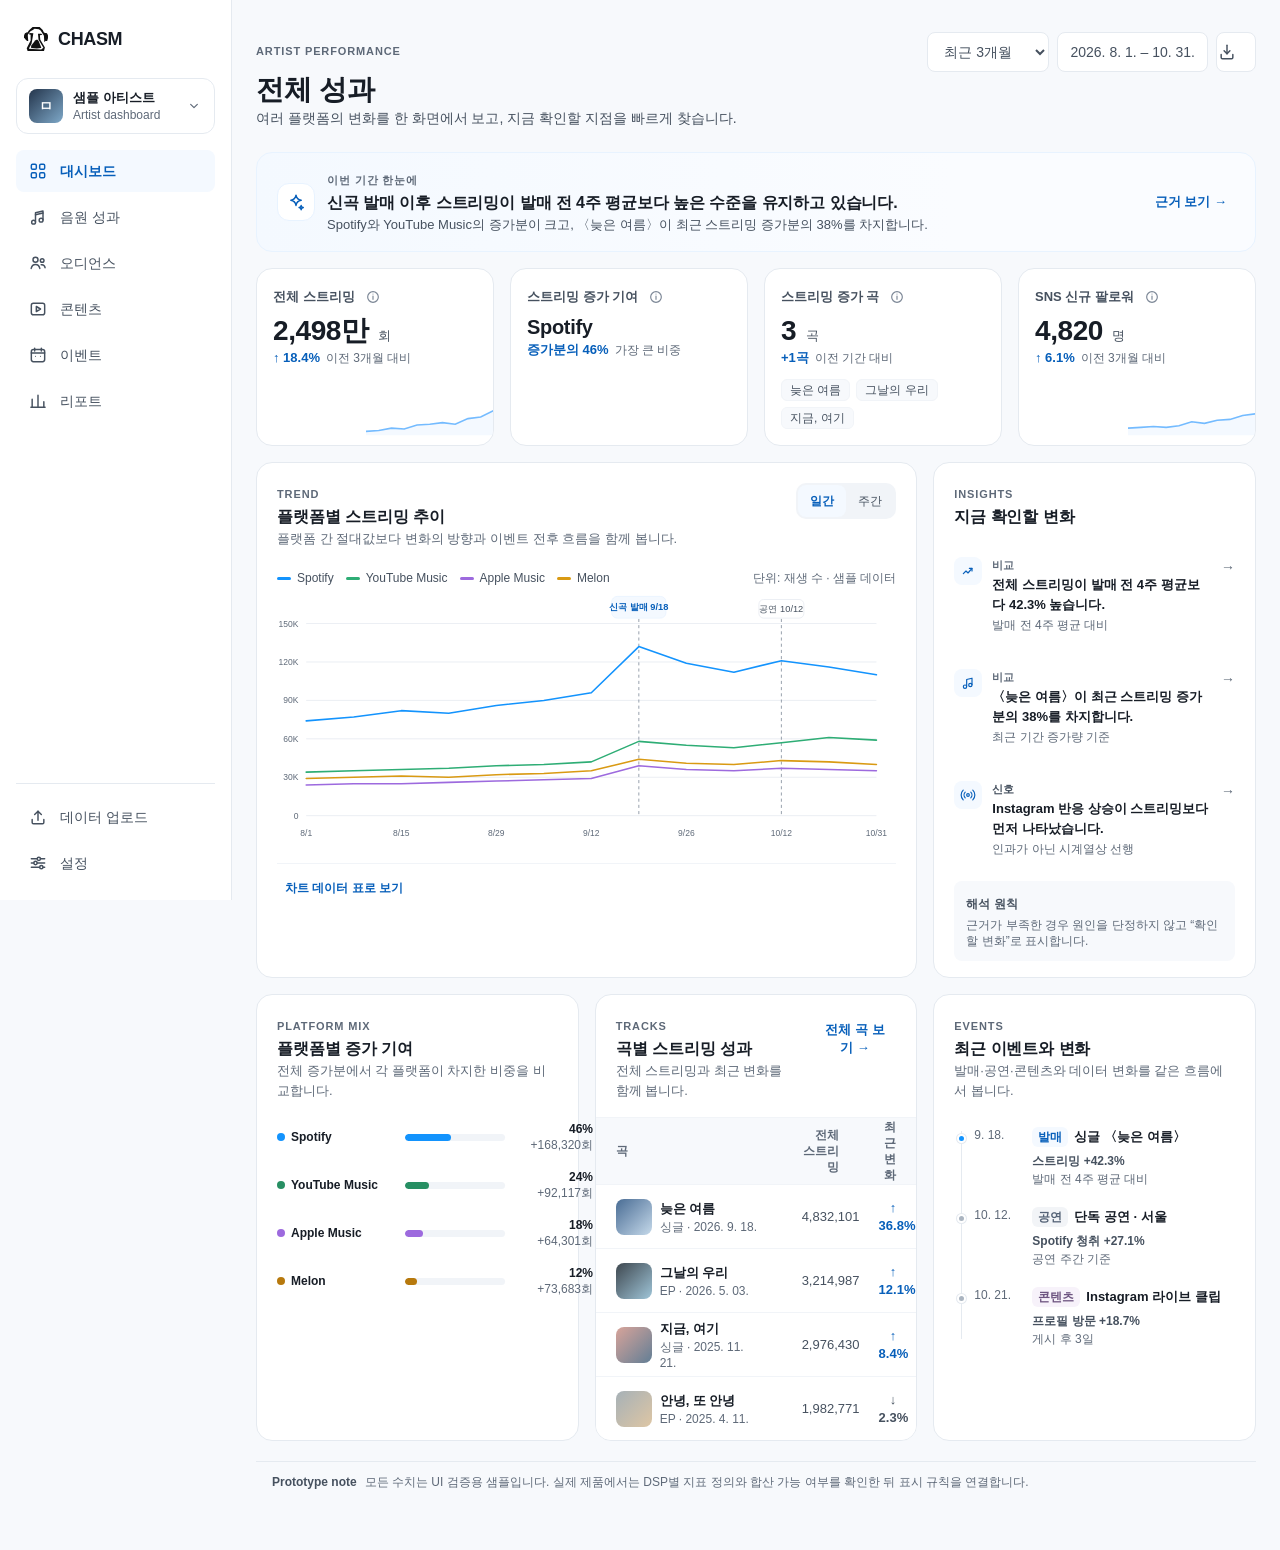
==== prototype/dashboard-sample/index.html @ 08786c4a "a11y: mark unimplemented navigation as disabled" ====
<!doctype html>
<html lang="ko">
<head>
  <meta charset="utf-8" />
  <meta name="viewport" content="width=device-width, initial-scale=1" />
  <title>CHASM Dashboard UI Sample</title>
  <link rel="stylesheet" href="./styles.css" />
</head>
<body>
  <a class="skip-link" href="#mainContent">본문으로 건너뛰기</a>
  <div class="app-shell">
    <aside class="sidebar">
      <div class="brand">
        <img class="brand-logo" src="../../assets/brand/chasm-logo.svg" alt="" aria-hidden="true" />
        <span>CHASM</span>
      </div>

      <button class="artist-switcher" type="button" aria-label="아티스트 선택: 샘플 아티스트">
        <span class="artist-avatar">ㅁ</span>
        <span class="artist-switcher__copy">
          <strong>샘플 아티스트</strong>
          <small>Artist dashboard</small>
        </span>
        <span class="chevron"><svg class="ui-icon ui-icon--sm" viewBox="0 0 24 24" aria-hidden="true"><path d="m7 9.5 5 5 5-5"/></svg></span>
      </button>

      <nav class="nav" aria-label="주요 메뉴">
        <a class="nav-item is-active" href="#overview" aria-label="대시보드" aria-current="page">
          <span class="nav-icon"><svg class="ui-icon" viewBox="0 0 24 24" aria-hidden="true"><rect x="4" y="4" width="6" height="6" rx="1.5"/><rect x="14" y="4" width="6" height="6" rx="1.5"/><rect x="4" y="14" width="6" height="6" rx="1.5"/><rect x="14" y="14" width="6" height="6" rx="1.5"/></svg></span><span>대시보드</span>
        </a>
        <a class="nav-item" href="#music" aria-label="음원 성과">
          <span class="nav-icon"><svg class="ui-icon" viewBox="0 0 24 24" aria-hidden="true"><path d="M9 18V6.8l9-2.1v10.9"/><path d="M9 9.4l9-2.1"/><circle cx="6.7" cy="18.2" r="2.3"/><circle cx="15.7" cy="15.8" r="2.3"/></svg></span><span>음원 성과</span>
        </a>
        <a class="nav-item" href="#audience" aria-label="오디언스">
          <span class="nav-icon"><svg class="ui-icon" viewBox="0 0 24 24" aria-hidden="true"><circle cx="9" cy="8" r="3"/><path d="M3.8 18.5c.7-3 2.5-4.7 5.2-4.7s4.5 1.7 5.2 4.7"/><circle cx="17" cy="9" r="2.2"/><path d="M15.8 14.1c2.6-.4 4.2 1 4.7 3.5"/></svg></span><span>오디언스</span>
        </a>
        <a class="nav-item" href="#content" aria-label="콘텐츠">
          <span class="nav-icon"><svg class="ui-icon" viewBox="0 0 24 24" aria-hidden="true"><rect x="4" y="5" width="16" height="14" rx="2.5"/><path d="m10 9 5 3-5 3Z"/></svg></span><span>콘텐츠</span>
        </a>
        <a class="nav-item" href="#events" aria-label="이벤트">
          <span class="nav-icon"><svg class="ui-icon" viewBox="0 0 24 24" aria-hidden="true"><rect x="4" y="5.5" width="16" height="14.5" rx="2.5"/><path d="M8 3.8v3.4M16 3.8v3.4M4 9.5h16"/><circle cx="9" cy="13.5" r=".7" fill="currentColor" stroke="none"/><circle cx="15" cy="13.5" r=".7" fill="currentColor" stroke="none"/></svg></span><span>이벤트</span>
        </a>
        <span class="nav-item is-disabled" role="link" aria-disabled="true" aria-label="리포트, 프로토타입에서 미구현">
          <span class="nav-icon"><svg class="ui-icon" viewBox="0 0 24 24" aria-hidden="true"><path d="M5 19V10M12 19V5M19 19v-6"/><path d="M3.5 19.5h17"/></svg></span><span>리포트</span>
        </span>
      </nav>

      <div class="sidebar-bottom">
        <span class="nav-item is-disabled" role="link" aria-disabled="true" aria-label="데이터 업로드, 프로토타입에서 미구현"><span class="nav-icon"><svg class="ui-icon" viewBox="0 0 24 24" aria-hidden="true"><path d="M12 16V5"/><path d="m8 9 4-4 4 4"/><path d="M5 15v3.5A1.5 1.5 0 0 0 6.5 20h11a1.5 1.5 0 0 0 1.5-1.5V15"/></svg></span><span>데이터 업로드</span></span>
        <span class="nav-item is-disabled" role="link" aria-disabled="true" aria-label="설정, 프로토타입에서 미구현"><span class="nav-icon"><svg class="ui-icon" viewBox="0 0 24 24" aria-hidden="true"><path d="M4 7h7M15 7h5M4 12h3M11 12h9M4 17h10M18 17h2"/><circle cx="13" cy="7" r="2"/><circle cx="9" cy="12" r="2"/><circle cx="16" cy="17" r="2"/></svg></span><span>설정</span></a>
      </div>
    </aside>

    <main class="main" id="mainContent" tabindex="-1">
      <header class="page-header" id="overview">
        <div>
          <p class="eyebrow">ARTIST PERFORMANCE</p>
          <h1>전체 성과</h1>
          <p class="page-description">여러 플랫폼의 변화를 한 화면에서 보고, 지금 확인할 지점을 빠르게 찾습니다.</p>
        </div>
        <div class="header-actions">
          <label class="select-control">
            <span class="sr-only">조회 기간</span>
            <select id="periodSelect">
              <option value="90">최근 3개월</option>
              <option value="30">최근 30일</option>
            </select>
          </label>
          <button class="date-control" type="button">2026. 8. 1. – 10. 31.</button>
          <button class="icon-button" type="button" aria-label="내보내기"><svg class="ui-icon" viewBox="0 0 24 24" aria-hidden="true"><path d="M12 4v10"/><path d="m8.5 10.5 3.5 3.5 3.5-3.5"/><path d="M5 15v3.5A1.5 1.5 0 0 0 6.5 20h11a1.5 1.5 0 0 0 1.5-1.5V15"/></svg></button>
        </div>
      </header>

      <section class="summary-banner" aria-labelledby="summaryTitle">
        <div class="summary-banner__icon" aria-hidden="true"><svg class="ui-icon" viewBox="0 0 24 24" aria-hidden="true"><path d="M12 3.8c.6 3.8 2.4 5.6 6.2 6.2-3.8.6-5.6 2.4-6.2 6.2-.6-3.8-2.4-5.6-6.2-6.2 3.8-.6 5.6-2.4 6.2-6.2Z"/><path d="M18.2 16.2c.2 1.5 1 2.3 2.5 2.5-1.5.2-2.3 1-2.5 2.5-.2-1.5-1-2.3-2.5-2.5 1.5-.2 2.3-1 2.5-2.5Z"/></svg></div>
        <div class="summary-banner__copy">
          <span class="section-kicker">이번 기간 한눈에</span>
          <h2 id="summaryTitle">신곡 발매 이후 스트리밍이 발매 전 4주 평균보다 높은 수준을 유지하고 있습니다.</h2>
          <p>Spotify와 YouTube Music의 증가분이 크고, 〈늦은 여름〉이 최근 스트리밍 증가분의 38%를 차지합니다.</p>
        </div>
        <button class="text-action" id="summaryEvidenceButton" type="button">근거 보기 <span aria-hidden="true">→</span></button>
      </section>

      <section class="kpi-grid" aria-label="핵심 성과">
        <article class="kpi-card">
          <div class="kpi-card__head">
            <span>전체 스트리밍</span>
            <button class="info" type="button" aria-label="전체 스트리밍 지표 설명" aria-describedby="help-total-streams" data-tip="합산 가능한 DSP의 재생 수만 포함한 샘플 지표입니다."><svg class="ui-icon" viewBox="0 0 24 24" aria-hidden="true"><circle cx="12" cy="12" r="8"/><path d="M12 10.5v5"/><circle cx="12" cy="7.5" r=".8" fill="currentColor" stroke="none"/></svg></button>
          </div>
          <div class="kpi-card__value">2,498만 <small>회</small></div>
          <div class="metric-context"><span class="delta neutral-up">↑ 18.4%</span><span>이전 3개월 대비</span></div>
          <svg class="sparkline" viewBox="0 0 160 36" role="img" aria-label="전체 스트리밍 상승 추이">
            <path class="spark-area" d="M0 31 L16 30 L32 27 L48 28 L64 23 L80 22 L96 20 L112 22 L128 15 L144 13 L160 5 L160 36 L0 36 Z"></path>
            <path class="spark-line" d="M0 31 L16 30 L32 27 L48 28 L64 23 L80 22 L96 20 L112 22 L128 15 L144 13 L160 5"></path>
          </svg>
        <span class="sr-only" id="help-total-streams">합산 가능한 DSP의 재생 수만 포함한 샘플 지표입니다.</span>
        </article>

        <article class="kpi-card">
          <div class="kpi-card__head"><span>스트리밍 증가 기여</span><button class="info" type="button" aria-label="스트리밍 증가 기여 지표 설명" aria-describedby="help-platform-contribution" data-tip="전체 증가량에서 각 플랫폼이 차지한 비중을 비교합니다."><svg class="ui-icon" viewBox="0 0 24 24" aria-hidden="true"><circle cx="12" cy="12" r="8"/><path d="M12 10.5v5"/><circle cx="12" cy="7.5" r=".8" fill="currentColor" stroke="none"/></svg></button></div>
          <div class="kpi-card__value text-value">Spotify</div>
          <div class="metric-context"><span class="delta neutral-up">증가분의 46%</span><span>가장 큰 비중</span></div>
          <div class="platform-mini">
            <span style="--w:46%"></span><span style="--w:24%"></span><span style="--w:18%"></span><span style="--w:12%"></span>
          </div>
        <span class="sr-only" id="help-platform-contribution">전체 증가량에서 각 플랫폼이 차지한 비중을 비교합니다.</span>
        </article>

        <article class="kpi-card">
          <div class="kpi-card__head"><span>스트리밍 증가 곡</span><button class="info" type="button" aria-label="스트리밍 증가 곡 지표 설명" aria-describedby="help-increasing-tracks" data-tip="최근 기간 스트리밍이 이전 기간보다 증가한 곡입니다."><svg class="ui-icon" viewBox="0 0 24 24" aria-hidden="true"><circle cx="12" cy="12" r="8"/><path d="M12 10.5v5"/><circle cx="12" cy="7.5" r=".8" fill="currentColor" stroke="none"/></svg></button></div>
          <div class="kpi-card__value">3 <small>곡</small></div>
          <div class="metric-context"><span class="delta neutral-up">+1곡</span><span>이전 기간 대비</span></div>
          <div class="mini-track-list"><span>늦은 여름</span><span>그날의 우리</span><span>지금, 여기</span></div>
        <span class="sr-only" id="help-increasing-tracks">최근 기간 스트리밍이 이전 기간보다 증가한 곡입니다.</span>
        </article>

        <article class="kpi-card">
          <div class="kpi-card__head"><span>SNS 신규 팔로워</span><button class="info" type="button" aria-label="SNS 신규 팔로워 지표 설명" aria-describedby="help-social-followers" data-tip="YouTube와 Instagram 신규 팔로워의 샘플 합산입니다."><svg class="ui-icon" viewBox="0 0 24 24" aria-hidden="true"><circle cx="12" cy="12" r="8"/><path d="M12 10.5v5"/><circle cx="12" cy="7.5" r=".8" fill="currentColor" stroke="none"/></svg></button></div>
          <div class="kpi-card__value">4,820 <small>명</small></div>
          <div class="metric-context"><span class="delta neutral-up">↑ 6.1%</span><span>이전 3개월 대비</span></div>
          <svg class="sparkline" viewBox="0 0 160 36" role="img" aria-label="SNS 신규 팔로워 추이">
            <path class="spark-area" d="M0 27 L16 26 L32 25 L48 26 L64 24 L80 19 L96 21 L112 17 L128 16 L144 11 L160 9 L160 36 L0 36 Z"></path>
            <path class="spark-line" d="M0 27 L16 26 L32 25 L48 26 L64 24 L80 19 L96 21 L112 17 L128 16 L144 11 L160 9"></path>
          </svg>
          <span class="sr-only" id="help-social-followers">YouTube와 Instagram 신규 팔로워의 샘플 합산입니다.</span>
        </article>
      </section>

      <section class="primary-grid">
        <article class="card chart-card" id="music">
          <div class="card-header">
            <div>
              <span class="section-kicker">TREND</span>
              <h2 id="musicTitle" class="focus-target" tabindex="-1">플랫폼별 스트리밍 추이</h2>
              <p>플랫폼 간 절대값보다 변화의 방향과 이벤트 전후 흐름을 함께 봅니다.</p>
            </div>
            <div class="segmented" role="group" aria-label="집계 단위">
              <button class="is-selected" type="button" data-granularity="day" aria-pressed="true">일간</button>
              <button type="button" data-granularity="week" aria-pressed="false">주간</button>
            </div>
          </div>

          <div class="chart-meta-row">
            <div class="legend" id="legend"></div>
            <div class="chart-note">단위: 재생 수 · 샘플 데이터</div>
          </div>

          <div class="chart-wrap">
            <p class="sr-only" id="trendChartSummary">9월 18일 신곡 발매 직후 모든 플랫폼의 스트리밍이 증가했고, Spotify의 증가폭이 가장 큽니다.</p>
            <svg id="trendChart" class="trend-chart" viewBox="0 0 820 330" role="img" aria-label="플랫폼별 스트리밍 추이 차트" aria-describedby="trendChartSummary"></svg>
          </div>

          <details class="chart-data-details">
            <summary>차트 데이터 표로 보기</summary>
            <div class="table-shell">
              <table class="data-table compact-table chart-data-table">
                <caption class="sr-only">플랫폼별 스트리밍 추이 차트 데이터</caption>
                <thead>
                  <tr>
                    <th scope="col">기간</th>
                    <th scope="col" class="cell-number">Spotify</th>
                    <th scope="col" class="cell-number">YouTube Music</th>
                    <th scope="col" class="cell-number">Apple Music</th>
                    <th scope="col" class="cell-number">Melon</th>
                  </tr>
                </thead>
                <tbody id="trendDataBody"></tbody>
              </table>
            </div>
          </details>
        </article>

        <aside class="card insight-panel" aria-labelledby="insightTitle">
          <div class="card-header compact">
            <div>
              <span class="section-kicker">INSIGHTS</span>
              <h2 id="insightTitle">지금 확인할 변화</h2>
            </div>
          </div>

          <button class="insight-item" type="button" data-link-target="release" aria-label="발매 전후 스트리밍 변화 근거 보기">
            <span class="insight-icon" aria-hidden="true"><svg class="ui-icon" viewBox="0 0 24 24" aria-hidden="true"><path d="m5 16 4-4 3 3 6-7"/><path d="M14 8h4v4"/></svg></span>
            <span class="insight-copy">
              <span class="insight-kind">비교</span>
              <strong>전체 스트리밍이 발매 전 4주 평균보다 42.3% 높습니다.</strong>
              <small>발매 전 4주 평균 대비</small>
            </span>
            <span class="arrow">→</span>
          </button>

          <button class="insight-item" type="button" data-link-target="late-summer" aria-label="늦은 여름 스트리밍 증가 기여 근거 보기">
            <span class="insight-icon" aria-hidden="true"><svg class="ui-icon" viewBox="0 0 24 24" aria-hidden="true"><path d="M10 17V6.8l8-2v9.8"/><circle cx="7.5" cy="17.5" r="2.5"/><circle cx="15.5" cy="15" r="2.5"/></svg></span>
            <span class="insight-copy">
              <span class="insight-kind">비교</span>
              <strong>〈늦은 여름〉이 최근 스트리밍 증가분의 38%를 차지합니다.</strong>
              <small>최근 기간 증가량 기준</small>
            </span>
            <span class="arrow">→</span>
          </button>

          <button class="insight-item" type="button" data-link-target="trend" aria-label="Instagram 선행 신호 근거 보기">
            <span class="insight-icon" aria-hidden="true"><svg class="ui-icon" viewBox="0 0 24 24" aria-hidden="true"><circle cx="12" cy="12" r="2"/><path d="M7.8 7.8a6 6 0 0 0 0 8.4M16.2 7.8a6 6 0 0 1 0 8.4"/><path d="M4.8 4.8a10 10 0 0 0 0 14.4M19.2 4.8a10 10 0 0 1 0 14.4"/></svg></span>
            <span class="insight-copy">
              <span class="insight-kind insight-kind--signal">신호</span>
              <strong>Instagram 반응 상승이 스트리밍보다 먼저 나타났습니다.</strong>
              <small>인과가 아닌 시계열상 선행</small>
            </span>
            <span class="arrow">→</span>
          </button>

          <div class="insight-footnote">
            <strong>해석 원칙</strong>
            <p>근거가 부족한 경우 원인을 단정하지 않고 “확인할 변화”로 표시합니다.</p>
          </div>
        </aside>
      </section>

      <section class="secondary-grid">
        <article class="card" id="audience">
          <div class="card-header">
            <div>
              <span class="section-kicker">PLATFORM MIX</span>
              <h2>플랫폼별 증가 기여</h2>
              <p>전체 증가분에서 각 플랫폼이 차지한 비중을 비교합니다.</p>
            </div>
          </div>
          <div class="contribution-list">
            <div class="contribution-row">
              <div class="platform-label"><span class="dot spotify"></span><strong>Spotify</strong></div>
              <div class="bar-track"><span class="bar-fill blue" style="width:46%"></span></div>
              <div class="bar-value"><strong>46%</strong><small>+168,320회</small></div>
            </div>
            <div class="contribution-row">
              <div class="platform-label"><span class="dot youtube"></span><strong>YouTube Music</strong></div>
              <div class="bar-track"><span class="bar-fill teal" style="width:24%"></span></div>
              <div class="bar-value"><strong>24%</strong><small>+92,117회</small></div>
            </div>
            <div class="contribution-row">
              <div class="platform-label"><span class="dot apple"></span><strong>Apple Music</strong></div>
              <div class="bar-track"><span class="bar-fill purple" style="width:18%"></span></div>
              <div class="bar-value"><strong>18%</strong><small>+64,301회</small></div>
            </div>
            <div class="contribution-row">
              <div class="platform-label"><span class="dot melon"></span><strong>Melon</strong></div>
              <div class="bar-track"><span class="bar-fill amber" style="width:12%"></span></div>
              <div class="bar-value"><strong>12%</strong><small>+73,683회</small></div>
            </div>
          </div>
        </article>

        <article class="card track-card" id="content">
          <div class="card-header">
            <div>
              <span class="section-kicker">TRACKS</span>
              <h2>곡별 스트리밍 성과</h2>
              <p>전체 스트리밍과 최근 변화를 함께 봅니다.</p>
            </div>
            <button class="text-action" type="button">전체 곡 보기 →</button>
          </div>

          <div class="table-shell">
            <table class="data-table resource-table">
              <caption class="sr-only">곡별 스트리밍 성과</caption>
              <colgroup>
                <col class="resource-col" />
                <col class="metric-col" />
                <col class="delta-col" />
              </colgroup>
              <thead>
                <tr>
                  <th scope="col">곡</th>
                  <th scope="col" class="cell-number">전체 스트리밍</th>
                  <th scope="col" class="cell-delta" data-priority="2">최근 변화</th>
                </tr>
              </thead>
              <tbody>
                <tr id="track-late-summer" class="focus-target" tabindex="-1">
                  <td>
                    <div class="track-name">
                      <span class="cover c1" aria-hidden="true"></span>
                      <span><strong>늦은 여름</strong><small>싱글 · 2026. 9. 18.</small></span>
                    </div>
                  </td>
                  <td class="numeric cell-number">4,832,101</td>
                  <td class="delta neutral-up cell-delta" data-priority="2">↑ 36.8%</td>
                </tr>
                <tr>
                  <td>
                    <div class="track-name">
                      <span class="cover c2" aria-hidden="true"></span>
                      <span><strong>그날의 우리</strong><small>EP · 2026. 5. 03.</small></span>
                    </div>
                  </td>
                  <td class="numeric cell-number">3,214,987</td>
                  <td class="delta neutral-up cell-delta" data-priority="2">↑ 12.1%</td>
                </tr>
                <tr>
                  <td>
                    <div class="track-name">
                      <span class="cover c3" aria-hidden="true"></span>
                      <span><strong>지금, 여기</strong><small>싱글 · 2025. 11. 21.</small></span>
                    </div>
                  </td>
                  <td class="numeric cell-number">2,976,430</td>
                  <td class="delta neutral-up cell-delta" data-priority="2">↑ 8.4%</td>
                </tr>
                <tr>
                  <td>
                    <div class="track-name">
                      <span class="cover c4" aria-hidden="true"></span>
                      <span><strong>안녕, 또 안녕</strong><small>EP · 2025. 4. 11.</small></span>
                    </div>
                  </td>
                  <td class="numeric cell-number">1,982,771</td>
                  <td class="delta cell-delta" data-priority="2">↓ 2.3%</td>
                </tr>
              </tbody>
            </table>
          </div>
        </article>

        <article class="card event-card" id="events">
          <div class="card-header">
            <div>
              <span class="section-kicker">EVENTS</span>
              <h2>최근 이벤트와 변화</h2>
              <p>발매·공연·콘텐츠와 데이터 변화를 같은 흐름에서 봅니다.</p>
            </div>
          </div>

          <div class="timeline">
            <div class="timeline-item">
              <span class="timeline-dot blue-dot"></span>
              <div class="timeline-date">9. 18.</div>
              <div class="timeline-main"><span class="event-tag release">발매</span><strong>싱글 〈늦은 여름〉</strong></div>
              <div class="timeline-result"><strong>스트리밍 +42.3%</strong><small>발매 전 4주 평균 대비</small></div>
            </div>
            <div class="timeline-item">
              <span class="timeline-dot"></span>
              <div class="timeline-date">10. 12.</div>
              <div class="timeline-main"><span class="event-tag concert">공연</span><strong>단독 공연 · 서울</strong></div>
              <div class="timeline-result"><strong>Spotify 청취 +27.1%</strong><small>공연 주간 기준</small></div>
            </div>
            <div class="timeline-item">
              <span class="timeline-dot"></span>
              <div class="timeline-date">10. 21.</div>
              <div class="timeline-main"><span class="event-tag content">콘텐츠</span><strong>Instagram 라이브 클립</strong></div>
              <div class="timeline-result"><strong>프로필 방문 +18.7%</strong><small>게시 후 3일</small></div>
            </div>
          </div>
        </article>
      </section>

      <footer class="prototype-note">
        <strong>Prototype note</strong>
        <span>모든 수치는 UI 검증용 샘플입니다. 실제 제품에서는 DSP별 지표 정의와 합산 가능 여부를 확인한 뒤 표시 규칙을 연결합니다.</span>
      </footer>
    </main>
  </div>

  <div class="tooltip" id="tooltip" aria-hidden="true"></div>
  <div class="sr-only" id="statusAnnouncer" role="status" aria-live="polite" aria-atomic="true"></div>
  <script src="./app.js"></script>
</body>
</html>
---- prototype/dashboard-sample/styles.css ----
:root {
  --blue-50: #F4F9FF;
  --blue-100: #E8F3FF;
  --blue-200: #CFE7FF;
  --blue-400: #6DB8FF;
  --blue-500: #1393FD;
  --blue-700: #075FBA;
  --blue-800: #0A4D93;

  --neutral-0: #FFFFFF;
  --neutral-25: #FCFDFE;
  --neutral-50: #F7F9FC;
  --neutral-100: #F1F4F8;
  --neutral-200: #E5EAF0;
  --neutral-300: #D5DCE5;
  --neutral-400: #AAB4C0;
  --neutral-500: #7C8796;
  --neutral-600: #5E6978;
  --neutral-700: #46515F;
  --neutral-800: #2E3743;
  --neutral-900: #171D26;
  --neutral-950: #0D1117;

  --viz-blue: #1393FD;
  --viz-teal: #278F63;
  --viz-purple: #9D6ADE;
  --viz-coral: #E5484D;
  --viz-amber: #B7790D;
  --viz-slate: #5C6F8A;

  --surface-canvas: var(--neutral-50);
  --surface-default: var(--neutral-0);
  --surface-subtle: var(--neutral-50);
  --surface-inset: var(--neutral-100);
  --surface-floating: var(--neutral-0);

  --border-subtle: var(--neutral-100);
  --border-default: var(--neutral-200);
  --border-strong: var(--neutral-300);
  --border-focus: var(--blue-700);

  --focus-ring-color: var(--blue-700);
  --focus-ring-width: 2px;
  --focus-ring-offset: 2px;

  --control-bg-default: var(--surface-default);
  --control-bg-hover: var(--surface-subtle);
  --control-bg-pressed: var(--surface-inset);
  --control-bg-disabled: var(--neutral-50);
  --control-fg-default: var(--neutral-700);
  --control-fg-disabled: var(--neutral-400);
  --control-border-default: var(--neutral-200);
  --control-border-hover: var(--neutral-300);
  --control-border-disabled: var(--neutral-100);

  --control-selected-bg: var(--blue-50);
  --control-selected-bg-pressed: var(--blue-100);
  --control-selected-fg: var(--blue-700);
  --control-selected-border: var(--blue-200);

  --bg-canvas: var(--surface-canvas);
  --bg-surface: var(--surface-default);
  --bg-subtle: var(--surface-inset);
  --fg-primary: var(--neutral-900);
  --fg-secondary: var(--neutral-700);
  --fg-tertiary: var(--neutral-600);
  --fg-brand: var(--blue-700);
  --stroke-subtle: var(--border-subtle);
  --stroke-default: var(--border-default);
  --stroke-strong: var(--border-strong);

  --space-0: 0;
  --space-0_5: 2px;
  --space-1: 4px;
  --space-1_5: 6px;
  --space-2: 8px;
  --space-2_5: 10px;
  --space-3: 12px;
  --space-4: 16px;
  --space-5: 20px;
  --space-6: 24px;
  --space-8: 32px;
  --space-10: 40px;
  --space-12: 48px;

  --radius-0: 0;
  --radius-1: 4px;
  --radius-1_5: 6px;
  --radius-2: 8px;
  --radius-2_5: 10px;
  --radius-3: 12px;
  --radius-4: 16px;
  --radius-full: 9999px;

  --radius-card: var(--radius-4);
  --radius-control: var(--radius-2);
  --radius-control-group: var(--radius-2_5);
  --radius-container-sm: var(--radius-3);
  --radius-tag: var(--radius-1_5);

  --card-padding: var(--space-5);
  --card-padding-compact: var(--space-4);

  --layout-gutter: var(--space-4);
  --layout-content-max: 1440px;
  --layout-page-padding: var(--space-8);
  --sidebar-width-full: 232px;
  --sidebar-width-rail: 72px;
  --sidebar-width: var(--sidebar-width-full);
  --card-gap: var(--layout-gutter);

  --font-family-base:
    "Pretendard Variable",
    Pretendard,
    -apple-system,
    BlinkMacSystemFont,
    "Apple SD Gothic Neo",
    "Segoe UI",
    Roboto,
    "Noto Sans KR",
    sans-serif;

  --type-page-title-size: 28px;
  --type-page-title-line: 36px;
  --type-section-title-size: 20px;
  --type-section-title-line: 28px;
  --type-card-title-size: 16px;
  --type-card-title-line: 24px;
  --type-body-size: 14px;
  --type-body-line: 20px;
  --type-supporting-size: 13px;
  --type-supporting-line: 20px;
  --type-label-size: 13px;
  --type-label-line: 18px;
  --type-meta-size: 12px;
  --type-meta-line: 16px;
  --type-kicker-size: 11px;
  --type-kicker-line: 16px;

  --type-data-hero-size: 32px;
  --type-data-hero-line: 40px;
  --type-data-kpi-size: 28px;
  --type-data-kpi-line: 36px;
  --type-data-medium-size: 20px;
  --type-data-medium-line: 28px;
  --type-data-small-size: 14px;
  --type-data-small-line: 20px;
  --type-data-delta-size: 13px;
  --type-data-delta-line: 18px;

  --shadow-none: none;
  --shadow-low: 0 1px 4px rgba(0, 0, 0, .08);
  --shadow-mid: 0 2px 10px rgba(0, 0, 0, .10);
  --shadow-high: 0 4px 16px rgba(0, 0, 0, .12);

  --chart-grid-major: var(--neutral-200);
  --chart-grid-minor: var(--neutral-100);
  --chart-axis-line: var(--neutral-300);
  --chart-axis-text: var(--neutral-600);
  --chart-reference: var(--neutral-500);

  --chart-line-standard: 2px;
  --chart-line-emphasis: 2.75px;
  --chart-line-muted: 1.5px;

  --chart-marker-small: 4px;
  --chart-marker-hit-target: 20px;

  --chart-opacity-muted: .32;
  --chart-opacity-area: .12;

  --table-header-height: 40px;
  --table-row-compact: 40px;
  --table-row-standard: 48px;
  --table-row-rich: 64px;
  --table-cell-padding-x: 16px;
  --table-cell-padding-rich-x: 20px;
  --table-header-bg: var(--surface-subtle);
  --table-row-bg: var(--surface-default);
  --table-row-hover: var(--surface-subtle);
  --table-divider: var(--border-subtle);
  --table-artwork-size: 36px;

  --insight-observation-bg: transparent;
  --insight-signal-bg: var(--surface-subtle);
  --insight-interpretation-bg: #F8F6FA;
  --insight-action-bg: var(--blue-50);
  --insight-evidence-border: var(--border-default);
  --insight-link-color: var(--blue-700);

  --annotation-event-bg: var(--surface-default);
  --annotation-event-border: var(--border-default);
  --annotation-selected-bg: var(--blue-50);
  --annotation-selected-border: var(--blue-200);

  --icon-size-xs: 12px;
  --icon-size-sm: 16px;
  --icon-size-md: 20px;
  --icon-size-lg: 24px;
  --icon-size-xl: 32px;
  --icon-stroke-default: 1.75;
  --icon-fg-default: var(--neutral-600);
  --icon-fg-strong: var(--neutral-700);
  --icon-fg-muted: var(--neutral-500);
  --icon-fg-selected: var(--blue-700);

  --a11y-text-muted: var(--neutral-600);
  --a11y-focus: var(--blue-700);
  --a11y-target-min: 24px;
}

* { box-sizing: border-box; }

html { scroll-behavior: smooth; }

body {
  margin: 0;
  color: var(--fg-primary);
  background: var(--bg-canvas);
  font-family: var(--font-family-base);
  font-size: var(--type-body-size);
  line-height: var(--type-body-line);
  letter-spacing: 0;
}

button, select { font: inherit; }
button { color: inherit; }
button, a { -webkit-tap-highlight-color: transparent; }

:where(
  button,
  select,
  a,
  [tabindex]:not([tabindex="-1"])
):focus-visible {
  outline: var(--focus-ring-width) solid var(--focus-ring-color);
  outline-offset: var(--focus-ring-offset);
}

:where(button, select):disabled {
  cursor: not-allowed;
}

:where(button, select):disabled,
:where(button, select)[aria-disabled="true"] {
  color: var(--control-fg-disabled);
}

.sr-only {
  position: absolute;
  width: 1px; height: 1px;
  padding: 0; margin: -1px;
  overflow: hidden; clip: rect(0, 0, 0, 0);
  white-space: nowrap; border: 0;
}

.skip-link {
  position: fixed;
  top: var(--space-3);
  left: var(--space-3);
  z-index: 1000;
  padding: var(--space-2) var(--space-3);
  color: var(--neutral-0);
  background: var(--neutral-900);
  border-radius: var(--radius-control);
  transform: translateY(-160%);
}

.skip-link:focus {
  transform: translateY(0);
  outline: var(--focus-ring-width) solid var(--focus-ring-color);
  outline-offset: var(--focus-ring-offset);
}

.focus-target:focus {
  outline: var(--focus-ring-width) solid var(--focus-ring-color);
  outline-offset: var(--focus-ring-offset);
  border-radius: var(--radius-1);
}

.ui-icon {
  width: var(--icon-size-md);
  height: var(--icon-size-md);
  display: block;
  flex: 0 0 auto;
  fill: none;
  stroke: currentColor;
  stroke-width: var(--icon-stroke-default);
  stroke-linecap: round;
  stroke-linejoin: round;
}

.ui-icon--xs { width: var(--icon-size-xs); height: var(--icon-size-xs); }
.ui-icon--sm { width: var(--icon-size-sm); height: var(--icon-size-sm); }
.ui-icon--lg { width: var(--icon-size-lg); height: var(--icon-size-lg); }
.ui-icon--xl { width: var(--icon-size-xl); height: var(--icon-size-xl); }

.icon-text {
  display: inline-flex;
  align-items: center;
  gap: var(--space-2);
}

.icon-muted { color: var(--icon-fg-muted); }
.icon-default { color: var(--icon-fg-default); }
.icon-strong { color: var(--icon-fg-strong); }
.icon-selected { color: var(--icon-fg-selected); }

.app-shell {
  min-height: 100vh;
  display: grid;
  grid-template-columns: var(--sidebar-width) minmax(0, 1fr);
}

.sidebar {
  position: sticky;
  top: 0;
  height: 100vh;
  display: flex;
  flex-direction: column;
  padding: var(--space-5) var(--space-4) var(--space-4);
  background: rgba(255,255,255,.94);
  border-right: 1px solid var(--stroke-default);
  backdrop-filter: blur(12px);
  z-index: 20;
}

.brand {
  display: flex;
  align-items: center;
  gap: var(--space-2_5);
  min-height: 38px;
  padding: 0 var(--space-2);
  font-size: 18px;
  font-weight: 800;
  letter-spacing: -.02em;
}

.brand-logo {
  width: 24px;
  height: 24px;
  display: block;
  flex: 0 0 auto;
}

.artist-switcher {
  width: 100%;
  margin: var(--space-5) 0 var(--space-4);
  padding: var(--space-2_5) var(--space-3);
  display: flex;
  align-items: center;
  gap: var(--space-2_5);
  text-align: left;
  background: var(--bg-surface);
  border: 1px solid var(--stroke-default);
  border-radius: var(--radius-container-sm);
  cursor: pointer;
}
.artist-switcher:hover {
  background: var(--control-bg-hover);
  border-color: var(--control-border-hover);
}
.artist-switcher:active {
  background: var(--control-bg-pressed);
}
.artist-avatar {
  width: 34px; height: 34px;
  display: grid; place-items: center;
  color: #fff;
  background: linear-gradient(135deg, #24354c, #7ea8c8);
  border-radius: var(--radius-control);
  font-weight: 700;
}
.artist-switcher__copy { min-width: 0; display: grid; }
.artist-switcher__copy strong {
  font-size: var(--type-label-size);
  line-height: var(--type-label-line);
  font-weight: 600;
}
.artist-switcher__copy small {
  color: var(--fg-tertiary);
  font-size: var(--type-meta-size);
  line-height: var(--type-meta-line);
}
.chevron {
  margin-left: auto;
  display: grid;
  place-items: center;
  color: var(--icon-fg-default);
}

.nav { display: grid; gap: var(--space-1); }
.nav-item {
  min-height: 42px;
  padding: 0 var(--space-3);
  display: flex;
  align-items: center;
  gap: var(--space-2_5);
  color: var(--fg-secondary);
  text-decoration: none;
  border-radius: var(--radius-control);
  font-weight: 550;
}
.nav-item:hover {
  background: var(--control-bg-hover);
  color: var(--fg-primary);
}
.nav-item:active {
  background: var(--control-bg-pressed);
}
.nav-item.is-active {
  color: var(--control-selected-fg);
  background: var(--control-selected-bg);
  font-weight: 650;
}
.nav-icon {
  width: 22px;
  text-align: center;
  font-size: 16px;
}
.sidebar-bottom {
  margin-top: auto;
  padding-top: var(--space-3);
  border-top: 1px solid var(--stroke-default);
  display: grid;
  gap: var(--space-1);
}

.main {
  width: 100%;
  max-width: calc(var(--layout-content-max) + (var(--layout-page-padding) * 2));
  margin: 0 auto;
  padding: var(--space-8) var(--layout-page-padding) var(--space-12);
}

.page-header {
  display: flex;
  justify-content: space-between;
  gap: var(--space-6);
  align-items: flex-start;
  margin-bottom: var(--space-6);
}
.eyebrow, .section-kicker {
  display: inline-block;
  color: var(--fg-tertiary);
  font-size: var(--type-kicker-size);
  line-height: var(--type-kicker-line);
  font-weight: 700;
  letter-spacing: .08em;
}
.page-header h1 {
  margin: var(--space-0_5) 0 0;
  font-size: var(--type-page-title-size);
  line-height: var(--type-page-title-line);
  font-weight: 700;
  letter-spacing: -.01em;
}
.page-description {
  margin: 0;
  color: var(--fg-secondary);
  font-size: var(--type-body-size);
  line-height: var(--type-body-line);
}
.header-actions {
  display: flex;
  align-items: center;
  gap: var(--space-2);
}
.select-control select,
.date-control,
.icon-button {
  min-height: 40px;
  padding: 0 var(--space-3);
  color: var(--control-fg-default);
  background: var(--control-bg-default);
  border: 1px solid var(--control-border-default);
  border-radius: var(--radius-control);
  cursor: pointer;
}
.select-control select { min-width: 122px; }
.icon-button { width: 40px; padding: 0; }
.select-control select:hover,
.date-control:hover,
.icon-button:hover {
  background: var(--control-bg-hover);
  border-color: var(--control-border-hover);
}

.select-control select:active,
.date-control:active,
.icon-button:active {
  background: var(--control-bg-pressed);
}

.select-control select:disabled,
.date-control:disabled,
.icon-button:disabled {
  color: var(--control-fg-disabled);
  background: var(--control-bg-disabled);
  border-color: var(--control-border-disabled);
}

.summary-banner {
  display: grid;
  grid-template-columns: auto minmax(0,1fr) auto;
  gap: var(--space-3);
  align-items: center;
  padding: var(--space-4) var(--space-5);
  margin-bottom: var(--space-4);
  background: linear-gradient(90deg, var(--blue-50), #FAFCFF 70%);
  border: 1px solid var(--blue-100);
  border-radius: var(--radius-card);
}
.summary-banner__icon {
  width: 38px; height: 38px;
  display: grid; place-items: center;
  color: var(--blue-700);
  background: #fff;
  border: 1px solid var(--blue-100);
  border-radius: var(--radius-container-sm);
  font-size: 18px;
}
.summary-banner h2 {
  margin: var(--space-0_5) 0 0;
  font-size: var(--type-card-title-size);
  line-height: var(--type-card-title-line);
  font-weight: 650;
  letter-spacing: -.005em;
}
.summary-banner p {
  margin: 0;
  color: var(--fg-secondary);
  font-size: var(--type-supporting-size);
  line-height: var(--type-supporting-line);
}

.text-action {
  padding: var(--space-1_5) var(--space-2);
  color: var(--fg-brand);
  background: transparent;
  border: 0;
  font-size: var(--type-label-size);
  line-height: var(--type-label-line);
  font-weight: 650;
  cursor: pointer;
}
.text-action:hover {
  color: var(--blue-800);
  text-decoration: underline;
}
.text-action:active {
  color: var(--blue-900, var(--blue-800));
}
.text-action:disabled {
  color: var(--control-fg-disabled);
  text-decoration: none;
}


/* Shared action controls */
.button {
  min-height: 40px;
  padding: 0 var(--space-4);
  display: inline-flex;
  align-items: center;
  justify-content: center;
  gap: var(--space-2);
  border: 1px solid transparent;
  border-radius: var(--radius-control);
  font-size: var(--type-label-size);
  line-height: var(--type-label-line);
  font-weight: 650;
  cursor: pointer;
}

.button--compact {
  min-height: 32px;
  padding-inline: var(--space-3);
  font-size: var(--type-meta-size);
  line-height: var(--type-meta-line);
}

.button--primary {
  color: var(--neutral-0);
  background: var(--blue-700);
  border-color: var(--blue-700);
}

.button--primary:hover {
  background: var(--blue-800);
  border-color: var(--blue-800);
}

.button--primary:active {
  background: #083E78;
  border-color: #083E78;
}

.button--secondary {
  color: var(--control-fg-default);
  background: var(--control-bg-default);
  border-color: var(--control-border-default);
}

.button--secondary:hover {
  background: var(--control-bg-hover);
  border-color: var(--control-border-hover);
}

.button--secondary:active {
  background: var(--control-bg-pressed);
  border-color: var(--control-border-hover);
}

.button:disabled {
  color: var(--control-fg-disabled);
  background: var(--control-bg-disabled);
  border-color: var(--control-border-disabled);
}

.button--tertiary {
  min-height: 32px;
  padding-inline: var(--space-2);
  color: var(--fg-brand);
  background: transparent;
  border-color: transparent;
}

.button--tertiary:hover {
  color: var(--blue-800);
  background: var(--control-bg-hover);
}

.button--tertiary:active {
  background: var(--control-bg-pressed);
}

/* Tabs */
.tabs {
  display: flex;
  align-items: flex-end;
  gap: var(--space-5);
  min-height: 40px;
  border-bottom: 1px solid var(--border-default);
}

.tab {
  position: relative;
  min-height: 40px;
  padding: 0 0 var(--space-2);
  display: inline-flex;
  align-items: center;
  color: var(--fg-secondary);
  background: transparent;
  border: 0;
  font-size: var(--type-label-size);
  line-height: var(--type-label-line);
  font-weight: 600;
  cursor: pointer;
}

.tab:hover {
  color: var(--fg-primary);
}

.tab[aria-selected="true"] {
  color: var(--fg-brand);
}

.tab[aria-selected="true"]::after {
  content: "";
  position: absolute;
  right: 0;
  bottom: -1px;
  left: 0;
  height: 2px;
  background: var(--blue-700);
  border-radius: var(--radius-full);
}

.tab:disabled {
  color: var(--control-fg-disabled);
}

/* Filter chips */
.filter-chip {
  min-height: 32px;
  padding: 0 var(--space-3);
  display: inline-flex;
  align-items: center;
  gap: var(--space-1_5);
  color: var(--control-fg-default);
  background: var(--control-bg-default);
  border: 1px solid var(--control-border-default);
  border-radius: var(--radius-control);
  font-size: var(--type-meta-size);
  line-height: var(--type-meta-line);
  font-weight: 600;
  cursor: pointer;
}

.filter-chip:hover {
  background: var(--control-bg-hover);
  border-color: var(--control-border-hover);
}

.filter-chip:active {
  background: var(--control-bg-pressed);
}

.filter-chip[aria-pressed="true"] {
  color: var(--control-selected-fg);
  background: var(--control-selected-bg);
  border-color: var(--control-selected-border);
}

.filter-chip[aria-pressed="true"]:active {
  background: var(--control-selected-bg-pressed);
}

.filter-chip:disabled {
  color: var(--control-fg-disabled);
  background: var(--control-bg-disabled);
  border-color: var(--control-border-disabled);
}

.kpi-grid,
.primary-grid,
.secondary-grid {
  display: grid;
  grid-template-columns: repeat(12, minmax(0, 1fr));
  gap: var(--layout-gutter);
}

.kpi-grid,
.primary-grid {
  margin-bottom: var(--layout-gutter);
}

.kpi-grid > .kpi-card {
  grid-column: span 3;
}
.kpi-card {
  position: relative;
  min-height: 164px;
  padding: var(--card-padding-compact);
  display: flex;
  flex-direction: column;
  overflow: hidden;
  background: var(--bg-surface);
  border: 1px solid var(--stroke-default);
  border-radius: var(--radius-card);
  box-shadow: var(--shadow-none);
}
.kpi-card__head {
  display: flex;
  align-items: center;
  gap: var(--space-1_5);
  color: var(--fg-secondary);
  font-size: var(--type-label-size);
  line-height: var(--type-label-line);
  font-weight: 600;
}
.info {
  width: 24px;
  height: 24px;
  padding: 0;
  display: inline-grid;
  place-items: center;
  color: var(--icon-fg-muted);
  background: transparent;
  border: 0;
  border-radius: var(--radius-control);
  cursor: help;
}

.info .ui-icon {
  width: var(--icon-size-sm);
  height: var(--icon-size-sm);
}

.info:hover {
  color: var(--icon-fg-strong);
  background: var(--control-bg-hover);
}

.info:active {
  background: var(--control-bg-pressed);
}

.kpi-card__value {
  margin-top: var(--space-1);
  font-size: var(--type-data-kpi-size);
  line-height: var(--type-data-kpi-line);
  font-weight: 700;
  letter-spacing: -.015em;
  font-variant-numeric: tabular-nums;
}
.kpi-card__value small {
  margin-left: var(--space-0_5);
  color: var(--fg-secondary);
  font-size: var(--type-label-size);
  line-height: var(--type-label-line);
  font-weight: 550;
}
.kpi-card__value.text-value {
  font-size: var(--type-data-medium-size);
  line-height: var(--type-data-medium-line);
}
.metric-context {
  margin-top: 0;
  display: flex;
  align-items: center;
  gap: var(--space-1_5);
  color: var(--fg-tertiary);
  font-size: var(--type-meta-size);
  line-height: var(--type-data-delta-line);
}
.delta {
  color: var(--fg-secondary);
  font-size: var(--type-data-delta-size);
  line-height: var(--type-data-delta-line);
  font-weight: 650;
  font-variant-numeric: tabular-nums;
}
.delta.neutral-up { color: var(--fg-brand); }
.sparkline {
  position: absolute;
  right: 0; bottom: 0;
  width: 54%;
  height: 48px;
  opacity: .95;
}
.spark-area { fill: var(--blue-50); }
.spark-line { fill: none; stroke: var(--blue-400); stroke-width: 2; }
.platform-mini {
  margin-top: auto;
  padding-top: var(--space-3);
  display: flex;
  gap: var(--space-1);
  height: 7px;
}
.platform-mini span {
  width: var(--w);
  min-width: 6px;
  border-radius: var(--radius-full);
  background: var(--neutral-200);
}
.platform-mini span:nth-child(1) { background: var(--viz-blue); }
.platform-mini span:nth-child(2) { background: var(--viz-teal); }
.platform-mini span:nth-child(3) { background: var(--viz-purple); }
.platform-mini span:nth-child(4) { background: var(--viz-amber); }
.mini-track-list {
  margin-top: auto;
  padding-top: var(--space-3);
  display: flex;
  flex-wrap: wrap;
  gap: var(--space-1_5);
}
.mini-track-list span {
  padding: var(--space-0_5) var(--space-2);
  color: var(--fg-secondary);
  background: var(--neutral-50);
  border: 1px solid var(--stroke-subtle);
  border-radius: var(--radius-tag);
  font-size: var(--type-meta-size);
  line-height: var(--type-meta-line);
}

.card {
  background: var(--bg-surface);
  border: 1px solid var(--stroke-default);
  border-radius: var(--radius-card);
  box-shadow: var(--shadow-none);
}
.card-header {
  padding: var(--card-padding) var(--card-padding) 0;
  display: flex;
  align-items: flex-start;
  justify-content: space-between;
  gap: var(--space-4);
}
.card-header.compact { padding-bottom: var(--space-1); }
.card-header h2 {
  margin: var(--space-0_5) 0 0;
  font-size: var(--type-card-title-size);
  line-height: var(--type-card-title-line);
  font-weight: 650;
  letter-spacing: -.005em;
}
.card-header p {
  margin: 0;
  color: var(--fg-tertiary);
  font-size: var(--type-supporting-size);
  line-height: var(--type-supporting-line);
}

.chart-card {
  min-width: 0;
  grid-column: span 8;
}

.insight-panel {
  grid-column: span 4;
}
.segmented {
  display: flex;
  padding: var(--space-0_5);
  background: var(--surface-inset);
  border-radius: var(--radius-control-group);
}
.segmented button {
  min-width: 48px;
  min-height: 32px;
  padding: 0 var(--space-2_5);
  color: var(--fg-secondary);
  background: transparent;
  border: 0;
  border-radius: var(--radius-control);
  font-size: var(--type-meta-size);
  line-height: var(--type-meta-line);
  cursor: pointer;
}

.segmented button:hover {
  background: var(--control-bg-hover);
}

.segmented button:active {
  background: var(--control-bg-pressed);
}
.segmented button.is-selected {
  color: var(--control-selected-fg);
  background: var(--control-selected-bg);
  box-shadow: var(--shadow-none);
  font-weight: 650;
}

.segmented button.is-selected:hover {
  background: var(--control-selected-bg);
}

.segmented button.is-selected:active {
  background: var(--control-selected-bg-pressed);
}

.segmented button:disabled {
  color: var(--control-fg-disabled);
  background: transparent;
}

.chart-meta-row {
  min-height: 42px;
  padding: var(--space-4) var(--card-padding) 0;
  display: flex;
  align-items: center;
  justify-content: space-between;
  gap: var(--space-3);
}
.legend { display: flex; flex-wrap: wrap; gap: var(--space-3); }
.legend-item {
  display: flex;
  align-items: center;
  gap: var(--space-1_5);
  color: var(--fg-secondary);
  font-size: var(--type-meta-size);
  line-height: var(--type-meta-line);
}
.legend-line {
  width: 14px; height: 3px;
  border-radius: var(--radius-full);
  background: var(--legend-color);
}
.chart-note {
  color: var(--fg-tertiary);
  font-size: var(--type-meta-size);
  line-height: var(--type-meta-line);
}
.chart-wrap { padding: 0 var(--space-3) var(--space-4); }

.chart-data-details {
  margin: 0 var(--card-padding) var(--card-padding);
  border-top: 1px solid var(--border-subtle);
}

.chart-data-details > summary {
  width: fit-content;
  min-height: 32px;
  margin-top: var(--space-2);
  padding: 0 var(--space-2);
  display: flex;
  align-items: center;
  color: var(--fg-brand);
  border-radius: var(--radius-control);
  font-size: var(--type-meta-size);
  line-height: var(--type-meta-line);
  font-weight: 650;
  cursor: pointer;
}

.chart-data-details > summary:hover {
  background: var(--control-bg-hover);
}

.chart-data-details[open] > summary {
  margin-bottom: var(--space-2);
}

.chart-data-table {
  min-width: 560px;
}

.chart-data-table tbody th,
.chart-data-table tbody td {
  height: var(--table-row-compact);
}

.chart-data-table tbody th {
  padding-inline: var(--table-cell-padding-x);
  color: var(--fg-secondary);
  background: var(--table-row-bg);
  border-top: 1px solid var(--table-divider);
  text-align: left;
  font-weight: 500;
}
.trend-chart {
  width: 100%;
  height: auto;
  display: block;
  overflow: visible;
}
.chart-grid { stroke: var(--chart-grid-major); stroke-width: 1; }
.chart-axis-text {
  fill: var(--chart-axis-text);
  font-size: 11px;
  font-family: inherit;
}
.chart-series {
  fill: none;
  stroke-width: var(--chart-line-standard);
  stroke-linejoin: round;
  stroke-linecap: round;
}
.chart-event-line {
  stroke: var(--neutral-500);
  stroke-width: 1;
  stroke-dasharray: 4 4;
}
.chart-event-box {
  fill: #fff;
  stroke: var(--stroke-default);
}
.chart-event-label {
  fill: var(--fg-secondary);
  font-size: var(--type-meta-size);
  font-family: inherit;
}
.chart-highlight-box {
  fill: var(--blue-50);
  stroke: var(--blue-100);
}
.chart-highlight-label {
  fill: var(--fg-brand);
  font-size: var(--type-meta-size);
  font-weight: 700;
  font-family: inherit;
}

.insight-panel {
  padding-bottom: var(--space-3);
}
.insight-item {
  width: calc(100% - 24px);
  margin: var(--space-3) var(--space-3) 0;
  padding: var(--space-3) var(--space-2);
  display: grid;
  grid-template-columns: auto minmax(0, 1fr) auto;
  gap: var(--space-2_5);
  align-items: start;
  text-align: left;
  background: transparent;
  border: 0;
  border-radius: var(--radius-control);
  cursor: pointer;
}
.insight-item:hover { background: var(--control-bg-hover); }
.insight-item:active { background: var(--control-bg-pressed); }
.insight-item.is-active {
  background: var(--insight-action-bg);
}
.insight-item.is-active .arrow {
  color: var(--fg-brand);
}
.insight-item:disabled {
  color: var(--control-fg-disabled);
  background: transparent;
}
.insight-icon {
  width: 28px;
  height: 28px;
  display: grid;
  place-items: center;
  color: var(--fg-brand);
  background: var(--blue-50);
  border-radius: var(--radius-control);
}

.insight-icon .ui-icon {
  width: var(--icon-size-sm);
  height: var(--icon-size-sm);
}
.insight-copy {
  display: grid;
  gap: var(--space-0_5);
}
.insight-kind {
  color: var(--fg-tertiary);
  font-size: 11px;
  line-height: 16px;
  font-weight: 650;
  letter-spacing: .01em;
}
.insight-kind--signal {
  color: var(--fg-secondary);
}
.insight-copy strong {
  font-size: var(--type-supporting-size);
  line-height: var(--type-supporting-line);
  font-weight: 600;
}
.insight-copy small {
  color: var(--fg-tertiary);
  font-size: var(--type-meta-size);
  line-height: var(--type-meta-line);
}
.arrow { color: var(--fg-tertiary); }
.insight-footnote {
  margin: var(--space-3) var(--card-padding) var(--space-1);
  padding: var(--space-3);
  color: var(--fg-secondary);
  background: var(--surface-subtle);
  border-radius: var(--radius-control);
}
.insight-footnote strong {
  font-size: var(--type-meta-size);
  line-height: var(--type-meta-line);
  font-weight: 600;
}
.insight-footnote p {
  margin: var(--space-1) 0 0;
  color: var(--fg-tertiary);
  font-size: var(--type-meta-size);
  line-height: var(--type-meta-line);
}

.insight-evidence {
  display: grid;
  gap: var(--space-3);
  padding: var(--space-4);
  background: var(--surface-subtle);
  border-radius: var(--radius-control);
}

.insight-evidence__title {
  margin: 0;
  color: var(--fg-primary);
  font-size: var(--type-meta-size);
  line-height: var(--type-meta-line);
  font-weight: 650;
}

.insight-evidence__list {
  display: grid;
  gap: var(--space-2);
  margin: 0;
  padding: 0;
  list-style: none;
}

.insight-evidence__row {
  display: grid;
  grid-template-columns: minmax(92px, auto) minmax(0, 1fr);
  gap: var(--space-3);
  color: var(--fg-secondary);
  font-size: var(--type-meta-size);
  line-height: var(--type-meta-line);
}

.insight-evidence__row dt {
  color: var(--fg-tertiary);
}

.insight-evidence__row dd {
  margin: 0;
}

.insight-actions {
  display: flex;
  flex-wrap: wrap;
  gap: var(--space-2);
}

.insight-disclosure {
  min-height: 32px;
  padding: 0 var(--space-2);
  color: var(--insight-link-color);
  background: transparent;
  border: 0;
  border-radius: var(--radius-control);
  font-size: var(--type-meta-size);
  line-height: var(--type-meta-line);
  font-weight: 650;
  cursor: pointer;
}

.insight-disclosure:hover {
  background: var(--control-bg-hover);
}

.insight-disclosure:active {
  background: var(--control-bg-pressed);
}

.chart-event-line[data-insight-target].is-linked-highlight {
  stroke: var(--blue-500);
  stroke-width: 1.5;
}

.chart-event-box[data-insight-target].is-linked-highlight,
.chart-highlight-box[data-insight-target].is-linked-highlight {
  fill: var(--annotation-selected-bg);
  stroke: var(--annotation-selected-border);
}

.chart-event-label[data-insight-target].is-linked-highlight,
.chart-highlight-label[data-insight-target].is-linked-highlight {
  fill: var(--fg-brand);
  font-weight: 700;
}

.data-table tbody tr.is-insight-highlight td {
  background: var(--blue-50);
}

.secondary-grid > .card {
  grid-column: span 4;
}
.contribution-list {
  display: grid;
  gap: var(--space-4);
  padding: var(--card-padding);
}
.contribution-row {
  display: grid;
  grid-template-columns: 118px minmax(100px,1fr) 78px;
  gap: var(--space-2_5);
  align-items: center;
}
.platform-label {
  display: flex;
  align-items: center;
  gap: var(--space-1_5);
  font-size: var(--type-meta-size);
  line-height: var(--type-meta-line);
}
.dot {
  width: 8px; height: 8px;
  border-radius: 50%;
  background: var(--viz-slate);
}
.dot.spotify { background: var(--viz-blue); }
.dot.youtube { background: var(--viz-teal); }
.dot.apple { background: var(--viz-purple); }
.dot.melon { background: var(--viz-amber); }
.bar-track {
  height: 7px;
  overflow: hidden;
  background: var(--neutral-100);
  border-radius: var(--radius-full);
}
.bar-fill {
  display: block;
  height: 100%;
  border-radius: inherit;
}
.bar-fill.blue { background: var(--viz-blue); }
.bar-fill.teal { background: var(--viz-teal); }
.bar-fill.purple { background: var(--viz-purple); }
.bar-fill.amber { background: var(--viz-amber); }
.bar-value {
  display: grid;
  justify-items: end;
  font-variant-numeric: tabular-nums;
}
.bar-value strong {
  font-size: var(--type-meta-size);
  line-height: var(--type-meta-line);
}
.bar-value small {
  color: var(--fg-tertiary);
  font-size: var(--type-meta-size);
  line-height: var(--type-meta-line);
}

.track-card { overflow: hidden; }

.table-shell {
  width: 100%;
  overflow-x: auto;
}

.data-table {
  width: 100%;
  border-collapse: separate;
  border-spacing: 0;
  table-layout: fixed;
  color: var(--fg-secondary);
  font-size: var(--type-supporting-size);
  line-height: var(--type-supporting-line);
}

.data-table caption.sr-only {
  position: absolute;
}

.data-table th,
.data-table td {
  padding-inline: var(--table-cell-padding-x);
  border-top: 1px solid var(--table-divider);
  vertical-align: middle;
}

.data-table thead th {
  height: var(--table-header-height);
  color: var(--fg-tertiary);
  background: var(--table-header-bg);
  font-size: var(--type-meta-size);
  line-height: var(--type-meta-line);
  font-weight: 600;
  text-align: left;
}

.data-table tbody td {
  height: var(--table-row-standard);
  background: var(--table-row-bg);
}

.data-table tbody tr.is-navigable:hover td {
  background: var(--table-row-hover);
}

.data-table .cell-number,
.data-table .cell-delta,
.data-table th.cell-number,
.data-table th.cell-delta {
  text-align: right;
  font-variant-numeric: tabular-nums;
}

.data-table .cell-rank,
.data-table th.cell-rank {
  width: 48px;
  text-align: right;
  font-variant-numeric: tabular-nums;
}

.resource-table {
  margin-top: var(--space-4);
}

.resource-table th,
.resource-table td {
  padding-inline: var(--table-cell-padding-rich-x);
}

.resource-table tbody td {
  height: var(--table-row-rich);
}

.resource-table .resource-col { width: 58%; }
.resource-table .metric-col { width: 24%; }
.resource-table .delta-col { width: 18%; }

.track-name {
  min-width: 0;
  display: flex;
  align-items: center;
  gap: var(--space-2);
}

.track-name > span:last-child {
  min-width: 0;
  display: grid;
}

.track-name strong {
  overflow: hidden;
  text-overflow: ellipsis;
  white-space: nowrap;
  color: var(--fg-primary);
  font-size: var(--type-supporting-size);
  line-height: var(--type-supporting-line);
  font-weight: 600;
}

.track-name small {
  color: var(--fg-tertiary);
  font-size: var(--type-meta-size);
  line-height: var(--type-meta-line);
}

.cover {
  flex: 0 0 auto;
  width: var(--table-artwork-size);
  height: var(--table-artwork-size);
  border-radius: var(--radius-control);
  background: linear-gradient(135deg,#496c94,#c5d9ea);
}
.cover.c2 { background: linear-gradient(135deg,#3e474f,#9fc5d8); }
.cover.c3 { background: linear-gradient(135deg,#d8a49a,#627e95); }
.cover.c4 { background: linear-gradient(135deg,#a6b1b7,#dec6a4); }

.numeric {
  color: var(--fg-secondary);
  font-size: var(--type-supporting-size);
  line-height: var(--type-supporting-line);
  font-variant-numeric: tabular-nums;
}

.sort-button {
  min-height: 32px;
  margin: -4px -8px;
  padding: 0 8px;
  display: inline-flex;
  align-items: center;
  gap: var(--space-1);
  color: inherit;
  background: transparent;
  border: 0;
  border-radius: var(--radius-control);
  font: inherit;
  font-weight: inherit;
  cursor: pointer;
}

.sort-button:hover,
.sort-button:focus-visible {
  color: var(--fg-secondary);
  background: var(--control-bg-hover);
}

.sort-icon {
  color: var(--fg-tertiary);
  font-size: 11px;
}

.ranking-list {
  display: grid;
  gap: var(--space-3);
}

.ranking-row {
  display: grid;
  grid-template-columns: 32px minmax(0, 1fr) auto;
  column-gap: var(--space-3);
  row-gap: var(--space-1_5);
  align-items: center;
}

.ranking-rank {
  color: var(--fg-tertiary);
  text-align: right;
  font-variant-numeric: tabular-nums;
  font-size: var(--type-meta-size);
  font-weight: 600;
}

.ranking-label {
  min-width: 0;
  overflow: hidden;
  color: var(--fg-primary);
  text-overflow: ellipsis;
  white-space: nowrap;
  font-size: var(--type-supporting-size);
  font-weight: 600;
}

.ranking-value {
  color: var(--fg-secondary);
  text-align: right;
  font-variant-numeric: tabular-nums;
  font-size: var(--type-meta-size);
  font-weight: 600;
}

.ranking-bar {
  grid-column: 2 / 4;
  height: 6px;
  overflow: hidden;
  background: var(--surface-inset);
  border-radius: var(--radius-full);
}

.ranking-bar > span {
  display: block;
  width: var(--rank-width);
  height: 100%;
  background: var(--viz-blue);
  border-radius: inherit;
}

.rank-change {
  display: inline-flex;
  align-items: center;
  gap: var(--space-0_5);
  color: var(--fg-secondary);
  font-variant-numeric: tabular-nums;
  font-size: var(--type-meta-size);
  font-weight: 600;
}

.timeline {
  position: relative;
  padding: var(--space-4) var(--card-padding) var(--space-4);
}
.timeline::before {
  content: "";
  position: absolute;
  left: 27px;
  top: 30px;
  bottom: 34px;
  width: 1px;
  background: var(--stroke-default);
}
.timeline-item {
  position: relative;
  padding: var(--space-2_5) 0 var(--space-2_5) var(--space-5);
  display: grid;
  grid-template-columns: 48px minmax(120px,1fr);
  gap: var(--space-1_5) var(--space-2_5);
}
.timeline-dot {
  position: absolute;
  left: 3px;
  top: 17px;
  width: 9px; height: 9px;
  background: var(--neutral-400);
  border: 2px solid #fff;
  border-radius: 50%;
  box-shadow: 0 0 0 1px var(--stroke-default);
}
.timeline-dot.blue-dot { background: var(--blue-500); }
.timeline-date {
  color: var(--fg-tertiary);
  font-size: var(--type-meta-size);
  line-height: var(--type-meta-line);
}
.timeline-main {
  min-width: 0;
  display: flex;
  align-items: center;
  gap: var(--space-1_5);
}
.timeline-main strong {
  overflow: hidden;
  text-overflow: ellipsis;
  white-space: nowrap;
  font-size: var(--type-supporting-size);
  line-height: var(--type-supporting-line);
  font-weight: 600;
}
.event-tag {
  padding: var(--space-0_5) var(--space-1_5);
  color: var(--fg-secondary);
  background: var(--neutral-100);
  border-radius: var(--radius-tag);
  font-size: var(--type-meta-size);
  line-height: var(--type-meta-line);
  font-weight: 600;
}
.event-tag.release { color: var(--fg-brand); background: var(--blue-50); }
.event-tag.concert { color: #546276; background: #F2F4F7; }
.event-tag.content { color: #6D5480; background: #F7F2FA; }
.timeline-result {
  grid-column: 2 / 3;
  display: grid;
  gap: var(--space-0_5);
}
.timeline-result strong {
  color: var(--fg-secondary);
  font-size: var(--type-meta-size);
  line-height: var(--type-meta-line);
  font-weight: 600;
}
.timeline-result small {
  color: var(--fg-tertiary);
  font-size: var(--type-meta-size);
  line-height: var(--type-meta-line);
}

.prototype-note {
  margin-top: var(--space-5);
  padding: var(--space-3) var(--space-4);
  display: flex;
  gap: var(--space-2);
  color: var(--fg-tertiary);
  border-top: 1px solid var(--stroke-default);
  font-size: var(--type-meta-size);
  line-height: var(--type-meta-line);
}
.prototype-note strong { color: var(--fg-secondary); }

.tooltip {
  position: fixed;
  z-index: 100;
  max-width: 260px;
  padding: var(--space-2) var(--space-2_5);
  pointer-events: auto;
  opacity: 0;
  color: #fff;
  background: var(--neutral-900);
  border-radius: var(--radius-control);
  font-size: var(--type-meta-size);
  line-height: var(--type-meta-line);
  transform: translate(-50%, -8px);
  transition: opacity .12s ease;
  box-shadow: var(--shadow-mid);
}
.tooltip.is-visible { opacity: 1; }

@media (min-width: 1280px) and (max-width: 1439px) {
  :root {
    --layout-page-padding: var(--space-6);
  }
}

@media (min-width: 768px) and (max-width: 1279px) {
  :root {
    --sidebar-width: var(--sidebar-width-rail);
    --layout-page-padding: var(--space-6);
  }

  .sidebar {
    padding-inline: var(--space-2);
  }

  .brand {
    justify-content: center;
    padding-inline: 0;
  }

  .brand > span:last-child,
  .artist-switcher__copy,
  .artist-switcher .chevron,
  .nav-item > span:not(.nav-icon) {
    display: none;
  }

  .artist-switcher {
    width: 48px;
    min-height: 48px;
    margin-inline: auto;
    padding: 0;
    justify-content: center;
    border-color: transparent;
  }

  .artist-avatar {
    width: 34px;
    height: 34px;
  }

  .nav-item {
    width: 48px;
    min-height: 48px;
    margin-inline: auto;
    padding: 0;
    justify-content: center;
  }

  .nav-icon {
    width: auto;
  }
}

@media (min-width: 768px) and (max-width: 1023px) {
  .kpi-grid > .kpi-card {
    grid-column: span 6;
  }

  .chart-card,
  .insight-panel {
    grid-column: 1 / -1;
  }

  .secondary-grid > .card {
    grid-column: span 6;
  }

  .secondary-grid > .event-card {
    grid-column: 1 / -1;
  }
}

@media (max-width: 767px) {
  :root {
    --layout-page-padding: var(--space-4);
  }

  .app-shell {
    grid-template-columns: 1fr;
  }

  .sidebar {
    position: static;
    width: 100%;
    height: 64px;
    padding: var(--space-3) var(--space-4);
    flex-direction: row;
    align-items: center;
    border-right: 0;
    border-bottom: 1px solid var(--stroke-default);
  }

  .brand {
    padding: 0;
  }

  .artist-switcher,
  .nav,
  .sidebar-bottom {
    display: none;
  }

  .main {
    padding-top: var(--space-6);
    padding-bottom: var(--space-10);
  }

  .page-header {
    display: grid;
  }

  .header-actions {
    flex-wrap: wrap;
  }

  .kpi-grid > .kpi-card {
    grid-column: span 6;
  }

  .chart-card,
  .insight-panel,
  .secondary-grid > .card {
    grid-column: 1 / -1;
  }
}

@media (max-width: 639px) {
  .kpi-grid > .kpi-card {
    grid-column: 1 / -1;
  }

  .summary-banner {
    grid-template-columns: auto 1fr;
  }

  .summary-banner .text-action {
    grid-column: 2;
    justify-self: start;
  }

  .header-actions {
    display: grid;
    grid-template-columns: 1fr 1fr;
  }

  .date-control {
    grid-column: 1 / -1;
  }

  .select-control select {
    width: 100%;
  }

  .card-header {
    display: grid;
  }

  .contribution-row {
    grid-template-columns: 100px 1fr;
  }

  .bar-value {
    grid-column: 2;
    justify-items: start;
    grid-auto-flow: column;
    gap: var(--space-1_5);
  }

  .resource-table .resource-col {
    width: auto;
  }

  .resource-table .metric-col {
    width: 112px;
  }

  .resource-table [data-priority="2"] {
    display: none;
  }
}


@media (prefers-reduced-motion: reduce) {
  html {
    scroll-behavior: auto;
  }

  *,
  *::before,
  *::after {
    animation-duration: 0.01ms !important;
    animation-iteration-count: 1 !important;
    transition-duration: 0.01ms !important;
    scroll-behavior: auto !important;
  }
}
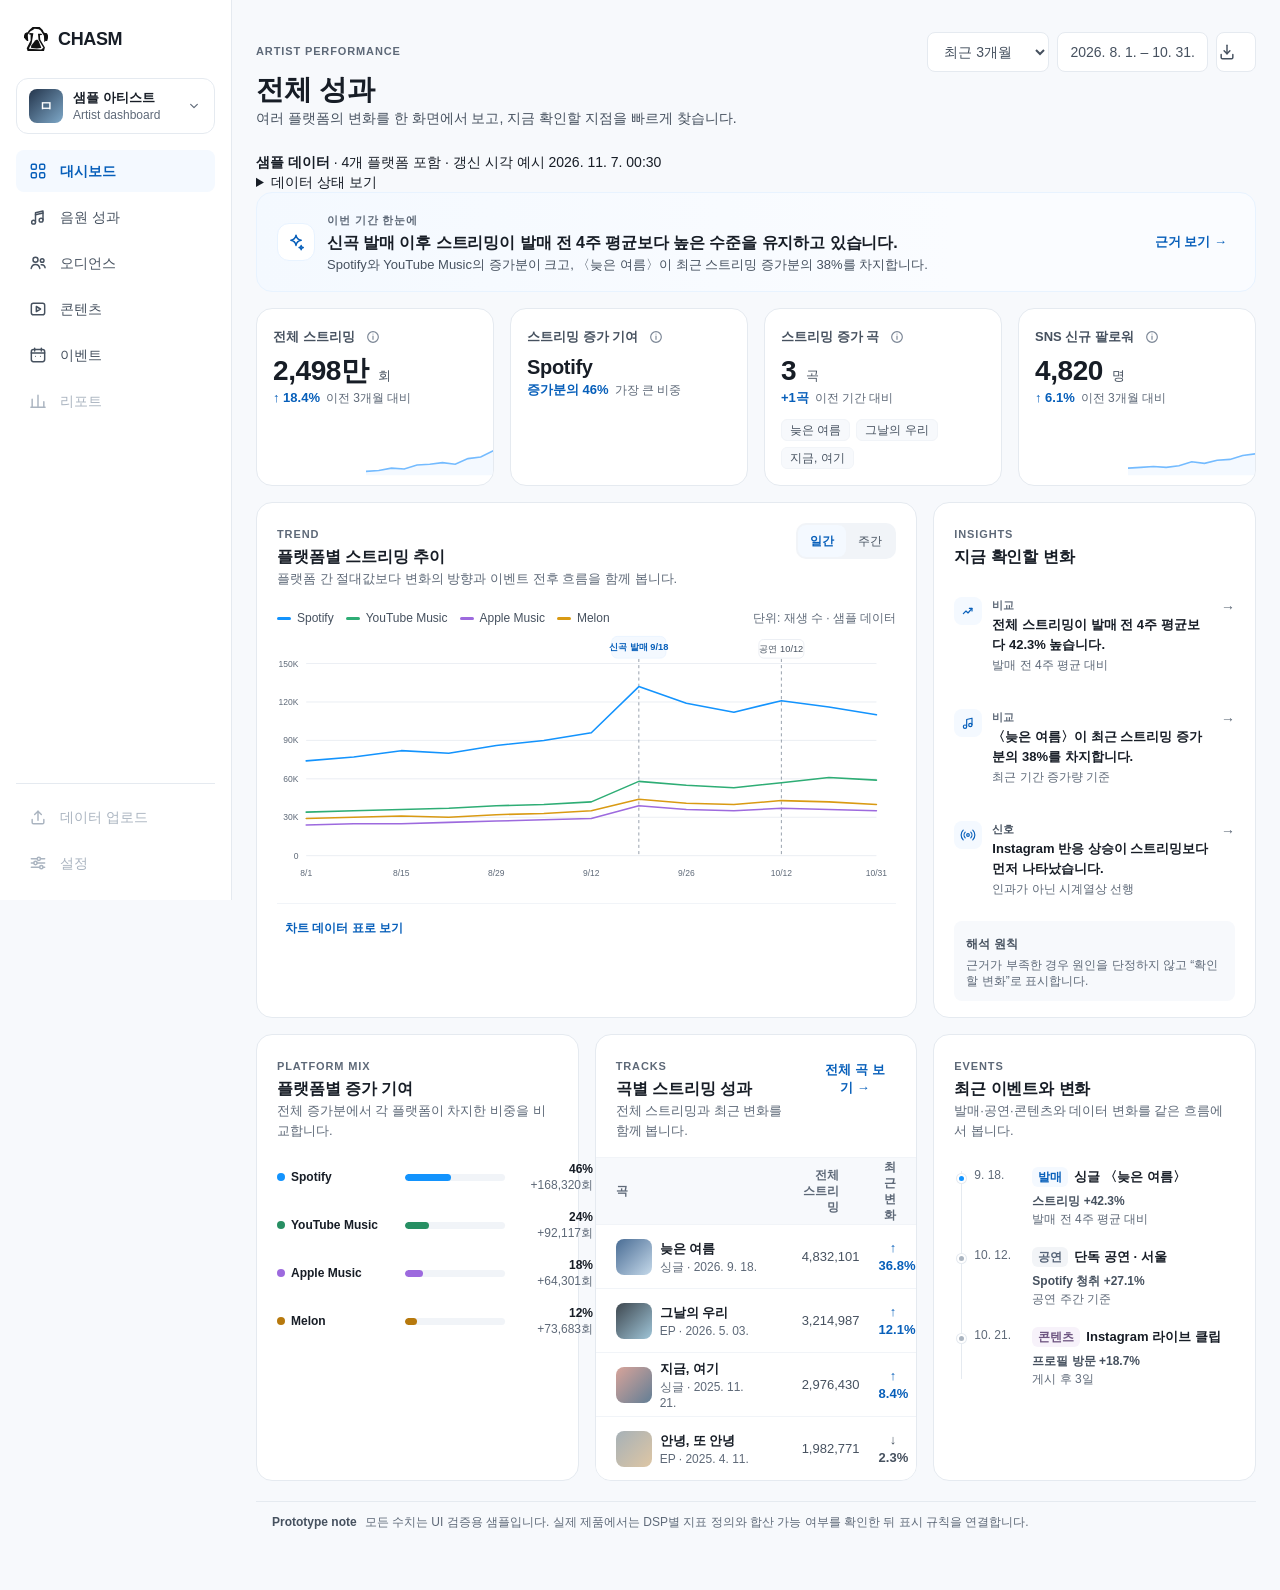
==== commit 16f81a5b: "feat: visualize normal data health state in dashboard sample" ====
--- a/prototype/dashboard-sample/index.html
+++ b/prototype/dashboard-sample/index.html
@@ -47,7 +47,7 @@
 
       <div class="sidebar-bottom">
         <span class="nav-item is-disabled" role="link" aria-disabled="true" aria-label="데이터 업로드, 프로토타입에서 미구현"><span class="nav-icon"><svg class="ui-icon" viewBox="0 0 24 24" aria-hidden="true"><path d="M12 16V5"/><path d="m8 9 4-4 4 4"/><path d="M5 15v3.5A1.5 1.5 0 0 0 6.5 20h11a1.5 1.5 0 0 0 1.5-1.5V15"/></svg></span><span>데이터 업로드</span></span>
-        <span class="nav-item is-disabled" role="link" aria-disabled="true" aria-label="설정, 프로토타입에서 미구현"><span class="nav-icon"><svg class="ui-icon" viewBox="0 0 24 24" aria-hidden="true"><path d="M4 7h7M15 7h5M4 12h3M11 12h9M4 17h10M18 17h2"/><circle cx="13" cy="7" r="2"/><circle cx="9" cy="12" r="2"/><circle cx="16" cy="17" r="2"/></svg></span><span>설정</span></a>
+        <span class="nav-item is-disabled" role="link" aria-disabled="true" aria-label="설정, 프로토타입에서 미구현"><span class="nav-icon"><svg class="ui-icon" viewBox="0 0 24 24" aria-hidden="true"><path d="M4 7h7M15 7h5M4 12h3M11 12h9M4 17h10M18 17h2"/><circle cx="13" cy="7" r="2"/><circle cx="9" cy="12" r="2"/><circle cx="16" cy="17" r="2"/></svg></span><span>설정</span></span>
       </div>
     </aside>
 
@@ -70,6 +70,41 @@
           <button class="icon-button" type="button" aria-label="내보내기"><svg class="ui-icon" viewBox="0 0 24 24" aria-hidden="true"><path d="M12 4v10"/><path d="m8.5 10.5 3.5 3.5 3.5-3.5"/><path d="M5 15v3.5A1.5 1.5 0 0 0 6.5 20h11a1.5 1.5 0 0 0 1.5-1.5V15"/></svg></button>
         </div>
       </header>
+
+      <div class="data-health-bar" aria-label="샘플 데이터 상태">
+        <div class="data-health-bar__summary">
+          <span class="data-state-dot is-fresh" aria-hidden="true"></span>
+          <span><strong>샘플 데이터</strong></span>
+          <span aria-hidden="true">·</span>
+          <span>4개 플랫폼 포함</span>
+          <span aria-hidden="true">·</span>
+          <span>갱신 시각 예시 2026. 11. 7. 00:30</span>
+        </div>
+        <details class="data-health-details">
+          <summary>데이터 상태 보기</summary>
+          <div class="data-health-panel">
+            <p class="data-health-panel__note">아래 상태와 시각은 실제 연동값이 아닌 디자인 시스템 검증용 예시입니다.</p>
+            <dl class="data-source-list">
+              <div class="data-source-row">
+                <dt><span class="data-state-dot is-fresh" aria-hidden="true"></span>Spotify</dt>
+                <dd><span>최신</span><time datetime="2026-11-07T00:30:00+09:00">00:30</time></dd>
+              </div>
+              <div class="data-source-row">
+                <dt><span class="data-state-dot is-fresh" aria-hidden="true"></span>YouTube Music</dt>
+                <dd><span>최신</span><time datetime="2026-11-07T00:28:00+09:00">00:28</time></dd>
+              </div>
+              <div class="data-source-row">
+                <dt><span class="data-state-dot is-fresh" aria-hidden="true"></span>Apple Music</dt>
+                <dd><span>최신</span><time datetime="2026-11-07T00:26:00+09:00">00:26</time></dd>
+              </div>
+              <div class="data-source-row">
+                <dt><span class="data-state-dot is-fresh" aria-hidden="true"></span>Melon</dt>
+                <dd><span>최신</span><time datetime="2026-11-07T00:24:00+09:00">00:24</time></dd>
+              </div>
+            </dl>
+          </div>
+        </details>
+      </div>
 
       <section class="summary-banner" aria-labelledby="summaryTitle">
         <div class="summary-banner__icon" aria-hidden="true"><svg class="ui-icon" viewBox="0 0 24 24" aria-hidden="true"><path d="M12 3.8c.6 3.8 2.4 5.6 6.2 6.2-3.8.6-5.6 2.4-6.2 6.2-.6-3.8-2.4-5.6-6.2-6.2 3.8-.6 5.6-2.4 6.2-6.2Z"/><path d="M18.2 16.2c.2 1.5 1 2.3 2.5 2.5-1.5.2-2.3 1-2.5 2.5-.2-1.5-1-2.3-2.5-2.5 1.5-.2 2.3-1 2.5-2.5Z"/></svg></div>
--- a/prototype/dashboard-sample/styles.css
+++ b/prototype/dashboard-sample/styles.css
@@ -413,6 +413,21 @@
   background: var(--control-selected-bg);
   font-weight: 650;
 }
+
+.nav-item.is-disabled {
+  color: var(--control-fg-disabled);
+  cursor: default;
+}
+
+.nav-item.is-disabled:hover,
+.nav-item.is-disabled:active {
+  color: var(--control-fg-disabled);
+  background: transparent;
+}
+
+.nav-item.is-disabled .nav-icon {
+  color: var(--neutral-400);
+}
 .nav-icon {
   width: 22px;
   text-align: center;
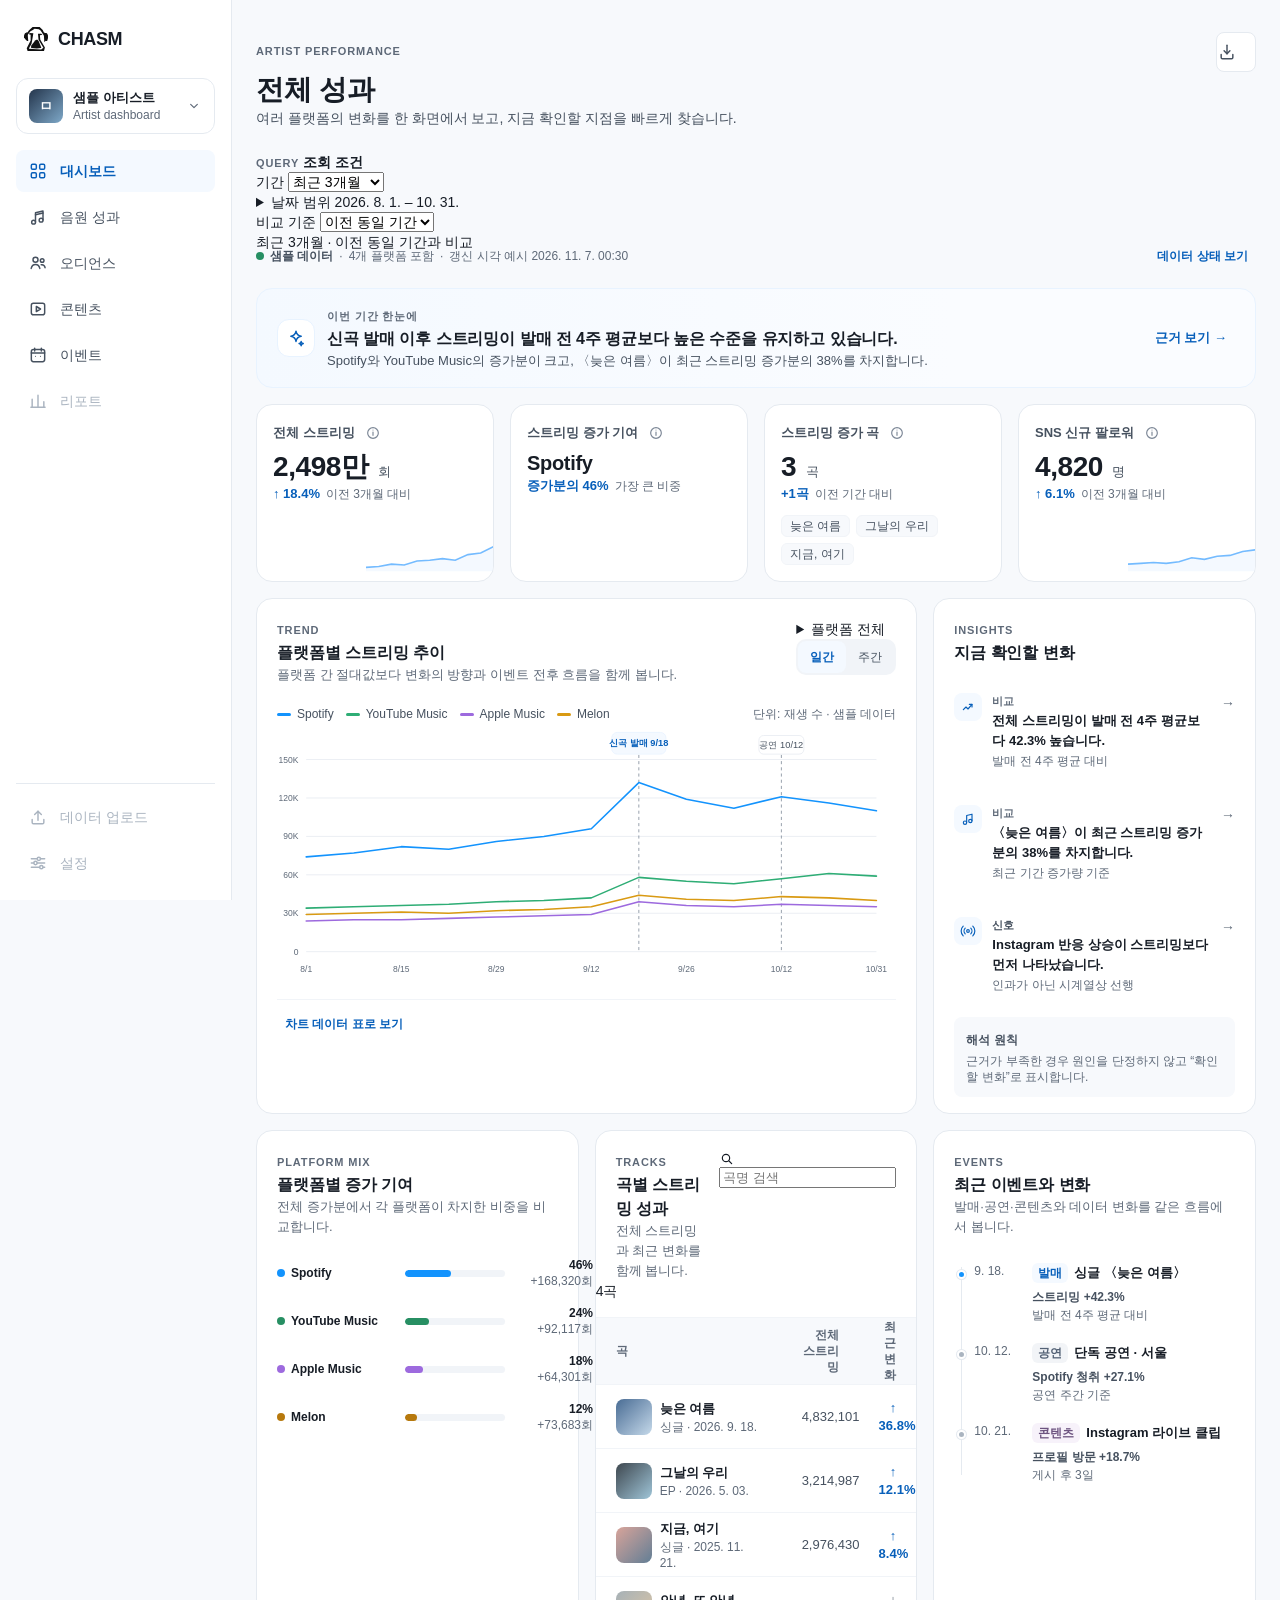
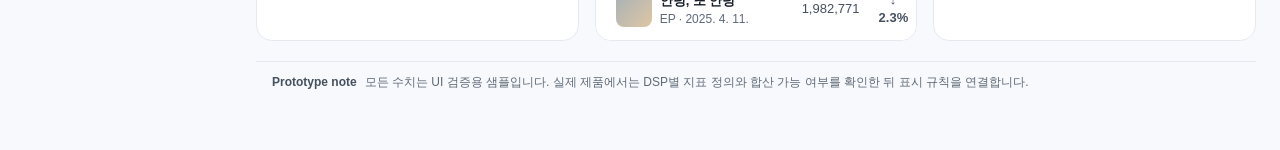
==== commit 13f52229: "feat: visualize global query, local filter and search controls" ====
--- a/prototype/dashboard-sample/index.html
+++ b/prototype/dashboard-sample/index.html
@@ -59,17 +59,64 @@
           <p class="page-description">여러 플랫폼의 변화를 한 화면에서 보고, 지금 확인할 지점을 빠르게 찾습니다.</p>
         </div>
         <div class="header-actions">
-          <label class="select-control">
-            <span class="sr-only">조회 기간</span>
+          <button class="icon-button" type="button" aria-label="내보내기"><svg class="ui-icon" viewBox="0 0 24 24" aria-hidden="true"><path d="M12 4v10"/><path d="m8.5 10.5 3.5 3.5 3.5-3.5"/><path d="M5 15v3.5A1.5 1.5 0 0 0 6.5 20h11a1.5 1.5 0 0 0 1.5-1.5V15"/></svg></button>
+        </div>
+      </header>
+
+      <section class="query-bar" aria-label="조회 조건">
+        <div class="query-bar__label">
+          <span class="section-kicker">QUERY</span>
+          <strong>조회 조건</strong>
+        </div>
+
+        <div class="query-bar__controls">
+          <label class="query-field">
+            <span class="query-field__label">기간</span>
             <select id="periodSelect">
               <option value="90">최근 3개월</option>
               <option value="30">최근 30일</option>
+              <option value="custom">사용자 지정</option>
             </select>
           </label>
-          <button class="date-control" type="button">2026. 8. 1. – 10. 31.</button>
-          <button class="icon-button" type="button" aria-label="내보내기"><svg class="ui-icon" viewBox="0 0 24 24" aria-hidden="true"><path d="M12 4v10"/><path d="m8.5 10.5 3.5 3.5 3.5-3.5"/><path d="M5 15v3.5A1.5 1.5 0 0 0 6.5 20h11a1.5 1.5 0 0 0 1.5-1.5V15"/></svg></button>
-        </div>
-      </header>
+
+          <details class="query-date" id="dateRangeControl">
+            <summary>
+              <span class="query-field__label">날짜 범위</span>
+              <span id="dateRangeSummary">2026. 8. 1. – 10. 31.</span>
+            </summary>
+            <div class="query-popover">
+              <div class="query-date-grid">
+                <label class="query-field">
+                  <span class="query-field__label">시작일</span>
+                  <input id="dateStart" type="date" value="2026-08-01" />
+                </label>
+                <label class="query-field">
+                  <span class="query-field__label">종료일</span>
+                  <input id="dateEnd" type="date" value="2026-10-31" />
+                </label>
+              </div>
+              <p class="query-error" id="dateRangeError" role="alert" hidden></p>
+              <div class="query-popover__actions">
+                <button class="button button--secondary button--compact" id="dateCancelButton" type="button">취소</button>
+                <button class="button button--primary button--compact" id="dateApplyButton" type="button">날짜 적용</button>
+              </div>
+            </div>
+          </details>
+
+          <label class="query-field">
+            <span class="query-field__label">비교 기준</span>
+            <select id="comparisonSelect">
+              <option value="previous">이전 동일 기간</option>
+              <option value="none">비교 안 함</option>
+            </select>
+          </label>
+        </div>
+
+        <div class="query-bar__summary">
+          <span id="queryContextSummary">최근 3개월 · 이전 동일 기간과 비교</span>
+          <button class="text-action query-reset" id="queryResetButton" type="button" hidden>조회 조건 초기화</button>
+        </div>
+      </section>
 
       <div class="data-health-bar" aria-label="샘플 데이터 상태">
         <div class="data-health-bar__summary">
@@ -123,7 +170,7 @@
             <button class="info" type="button" aria-label="전체 스트리밍 지표 설명" aria-describedby="help-total-streams" data-tip="합산 가능한 DSP의 재생 수만 포함한 샘플 지표입니다."><svg class="ui-icon" viewBox="0 0 24 24" aria-hidden="true"><circle cx="12" cy="12" r="8"/><path d="M12 10.5v5"/><circle cx="12" cy="7.5" r=".8" fill="currentColor" stroke="none"/></svg></button>
           </div>
           <div class="kpi-card__value">2,498만 <small>회</small></div>
-          <div class="metric-context"><span class="delta neutral-up">↑ 18.4%</span><span>이전 3개월 대비</span></div>
+          <div class="metric-context" data-global-comparison><span class="delta neutral-up">↑ 18.4%</span><span data-period-comparison-label>이전 3개월 대비</span></div>
           <svg class="sparkline" viewBox="0 0 160 36" role="img" aria-label="전체 스트리밍 상승 추이">
             <path class="spark-area" d="M0 31 L16 30 L32 27 L48 28 L64 23 L80 22 L96 20 L112 22 L128 15 L144 13 L160 5 L160 36 L0 36 Z"></path>
             <path class="spark-line" d="M0 31 L16 30 L32 27 L48 28 L64 23 L80 22 L96 20 L112 22 L128 15 L144 13 L160 5"></path>
@@ -144,7 +191,7 @@
         <article class="kpi-card">
           <div class="kpi-card__head"><span>스트리밍 증가 곡</span><button class="info" type="button" aria-label="스트리밍 증가 곡 지표 설명" aria-describedby="help-increasing-tracks" data-tip="최근 기간 스트리밍이 이전 기간보다 증가한 곡입니다."><svg class="ui-icon" viewBox="0 0 24 24" aria-hidden="true"><circle cx="12" cy="12" r="8"/><path d="M12 10.5v5"/><circle cx="12" cy="7.5" r=".8" fill="currentColor" stroke="none"/></svg></button></div>
           <div class="kpi-card__value">3 <small>곡</small></div>
-          <div class="metric-context"><span class="delta neutral-up">+1곡</span><span>이전 기간 대비</span></div>
+          <div class="metric-context" data-global-comparison><span class="delta neutral-up">+1곡</span><span data-period-comparison-label>이전 기간 대비</span></div>
           <div class="mini-track-list"><span>늦은 여름</span><span>그날의 우리</span><span>지금, 여기</span></div>
         <span class="sr-only" id="help-increasing-tracks">최근 기간 스트리밍이 이전 기간보다 증가한 곡입니다.</span>
         </article>
@@ -152,7 +199,7 @@
         <article class="kpi-card">
           <div class="kpi-card__head"><span>SNS 신규 팔로워</span><button class="info" type="button" aria-label="SNS 신규 팔로워 지표 설명" aria-describedby="help-social-followers" data-tip="YouTube와 Instagram 신규 팔로워의 샘플 합산입니다."><svg class="ui-icon" viewBox="0 0 24 24" aria-hidden="true"><circle cx="12" cy="12" r="8"/><path d="M12 10.5v5"/><circle cx="12" cy="7.5" r=".8" fill="currentColor" stroke="none"/></svg></button></div>
           <div class="kpi-card__value">4,820 <small>명</small></div>
-          <div class="metric-context"><span class="delta neutral-up">↑ 6.1%</span><span>이전 3개월 대비</span></div>
+          <div class="metric-context" data-global-comparison><span class="delta neutral-up">↑ 6.1%</span><span data-period-comparison-label>이전 3개월 대비</span></div>
           <svg class="sparkline" viewBox="0 0 160 36" role="img" aria-label="SNS 신규 팔로워 추이">
             <path class="spark-area" d="M0 27 L16 26 L32 25 L48 26 L64 24 L80 19 L96 21 L112 17 L128 16 L144 11 L160 9 L160 36 L0 36 Z"></path>
             <path class="spark-line" d="M0 27 L16 26 L32 25 L48 26 L64 24 L80 19 L96 21 L112 17 L128 16 L144 11 L160 9"></path>
@@ -169,10 +216,35 @@
               <h2 id="musicTitle" class="focus-target" tabindex="-1">플랫폼별 스트리밍 추이</h2>
               <p>플랫폼 간 절대값보다 변화의 방향과 이벤트 전후 흐름을 함께 봅니다.</p>
             </div>
-            <div class="segmented" role="group" aria-label="집계 단위">
-              <button class="is-selected" type="button" data-granularity="day" aria-pressed="true">일간</button>
-              <button type="button" data-granularity="week" aria-pressed="false">주간</button>
-            </div>
+            <div class="chart-controls">
+              <details class="filter-menu" id="platformFilter">
+                <summary id="platformFilterSummary">플랫폼 전체</summary>
+                <div class="filter-popover">
+                  <fieldset>
+                    <legend>플랫폼</legend>
+                    <label class="filter-option"><input type="checkbox" data-platform-key="spotify" checked /> <span>Spotify</span></label>
+                    <label class="filter-option"><input type="checkbox" data-platform-key="youtube" checked /> <span>YouTube Music</span></label>
+                    <label class="filter-option"><input type="checkbox" data-platform-key="apple" checked /> <span>Apple Music</span></label>
+                    <label class="filter-option"><input type="checkbox" data-platform-key="melon" checked /> <span>Melon</span></label>
+                  </fieldset>
+                  <p class="filter-error" id="platformFilterError" role="alert" hidden>최소 1개 플랫폼을 선택하세요.</p>
+                  <div class="filter-popover__actions">
+                    <button class="button button--tertiary button--compact" id="platformDraftReset" type="button">플랫폼 초기화</button>
+                    <button class="button button--primary button--compact" id="platformApply" type="button">적용</button>
+                  </div>
+                </div>
+              </details>
+
+              <div class="segmented" role="group" aria-label="집계 단위">
+                <button class="is-selected" type="button" data-granularity="day" aria-pressed="true">일간</button>
+                <button type="button" data-granularity="week" aria-pressed="false">주간</button>
+              </div>
+            </div>
+          </div>
+
+          <div class="chart-filter-summary" id="chartFilterSummary" hidden>
+            <div class="filter-chip-list" id="platformFilterChips" aria-label="적용된 플랫폼 필터"></div>
+            <button class="text-action" id="platformFilterReset" type="button">플랫폼 초기화</button>
           </div>
 
           <div class="chart-meta-row">
@@ -191,13 +263,7 @@
               <table class="data-table compact-table chart-data-table">
                 <caption class="sr-only">플랫폼별 스트리밍 추이 차트 데이터</caption>
                 <thead>
-                  <tr>
-                    <th scope="col">기간</th>
-                    <th scope="col" class="cell-number">Spotify</th>
-                    <th scope="col" class="cell-number">YouTube Music</th>
-                    <th scope="col" class="cell-number">Apple Music</th>
-                    <th scope="col" class="cell-number">Melon</th>
-                  </tr>
+                  <tr id="trendDataHead"></tr>
                 </thead>
                 <tbody id="trendDataBody"></tbody>
               </table>
@@ -290,7 +356,17 @@
               <h2>곡별 스트리밍 성과</h2>
               <p>전체 스트리밍과 최근 변화를 함께 봅니다.</p>
             </div>
-            <button class="text-action" type="button">전체 곡 보기 →</button>
+            <div class="track-search">
+              <label class="sr-only" for="trackSearchInput">곡명 검색</label>
+              <svg class="ui-icon ui-icon--sm track-search__icon" viewBox="0 0 24 24" aria-hidden="true"><circle cx="10.5" cy="10.5" r="5.5"/><path d="m15 15 4 4"/></svg>
+              <input id="trackSearchInput" type="search" placeholder="곡명 검색" autocomplete="off" />
+              <button class="track-search__clear" id="trackSearchClear" type="button" aria-label="곡명 검색어 지우기" hidden>×</button>
+            </div>
+          </div>
+
+          <div class="table-toolbar-meta">
+            <span id="trackSearchCount">4곡</span>
+            <span class="sr-only" id="trackSearchStatus" role="status" aria-live="polite" aria-atomic="true"></span>
           </div>
 
           <div class="table-shell">
@@ -305,11 +381,11 @@
                 <tr>
                   <th scope="col">곡</th>
                   <th scope="col" class="cell-number">전체 스트리밍</th>
-                  <th scope="col" class="cell-delta" data-priority="2">최근 변화</th>
+                  <th scope="col" class="cell-delta" data-priority="2" data-global-comparison>최근 변화</th>
                 </tr>
               </thead>
               <tbody>
-                <tr id="track-late-summer" class="focus-target" tabindex="-1">
+                <tr id="track-late-summer" class="focus-target" tabindex="-1" data-track-name="늦은 여름">
                   <td>
                     <div class="track-name">
                       <span class="cover c1" aria-hidden="true"></span>
@@ -317,9 +393,9 @@
                     </div>
                   </td>
                   <td class="numeric cell-number">4,832,101</td>
-                  <td class="delta neutral-up cell-delta" data-priority="2">↑ 36.8%</td>
-                </tr>
-                <tr>
+                  <td class="delta neutral-up cell-delta" data-priority="2" data-global-comparison>↑ 36.8%</td>
+                </tr>
+                <tr data-track-name="그날의 우리">
                   <td>
                     <div class="track-name">
                       <span class="cover c2" aria-hidden="true"></span>
@@ -327,9 +403,9 @@
                     </div>
                   </td>
                   <td class="numeric cell-number">3,214,987</td>
-                  <td class="delta neutral-up cell-delta" data-priority="2">↑ 12.1%</td>
-                </tr>
-                <tr>
+                  <td class="delta neutral-up cell-delta" data-priority="2" data-global-comparison>↑ 12.1%</td>
+                </tr>
+                <tr data-track-name="지금, 여기">
                   <td>
                     <div class="track-name">
                       <span class="cover c3" aria-hidden="true"></span>
@@ -337,9 +413,9 @@
                     </div>
                   </td>
                   <td class="numeric cell-number">2,976,430</td>
-                  <td class="delta neutral-up cell-delta" data-priority="2">↑ 8.4%</td>
-                </tr>
-                <tr>
+                  <td class="delta neutral-up cell-delta" data-priority="2" data-global-comparison>↑ 8.4%</td>
+                </tr>
+                <tr data-track-name="안녕, 또 안녕">
                   <td>
                     <div class="track-name">
                       <span class="cover c4" aria-hidden="true"></span>
@@ -347,7 +423,15 @@
                     </div>
                   </td>
                   <td class="numeric cell-number">1,982,771</td>
-                  <td class="delta cell-delta" data-priority="2">↓ 2.3%</td>
+                  <td class="delta cell-delta" data-priority="2" data-global-comparison>↓ 2.3%</td>
+                </tr>
+                <tr id="trackSearchEmpty" hidden>
+                  <td colspan="3">
+                    <div class="table-empty-inline">
+                      <strong>검색어와 일치하는 곡이 없습니다.</strong>
+                      <span>검색어를 바꿔보세요.</span>
+                    </div>
+                  </td>
                 </tr>
               </tbody>
             </table>
--- a/prototype/dashboard-sample/styles.css
+++ b/prototype/dashboard-sample/styles.css
@@ -207,6 +207,14 @@
   --a11y-text-muted: var(--neutral-600);
   --a11y-focus: var(--blue-700);
   --a11y-target-min: 24px;
+
+  --data-state-fresh: #278F63;
+  --data-state-info: var(--blue-700);
+  --data-state-attention: #8A5D00;
+  --data-state-attention-bg: #FFF8E6;
+  --data-state-critical: #B42318;
+  --data-state-critical-bg: #FFF4F2;
+  --data-state-neutral-bg: var(--surface-subtle);
 }
 
 * { box-sizing: border-box; }
@@ -513,6 +521,246 @@
   color: var(--control-fg-disabled);
   background: var(--control-bg-disabled);
   border-color: var(--control-border-disabled);
+}
+
+
+.data-health-bar {
+  margin-top: calc(var(--space-3) * -1);
+  margin-bottom: var(--space-4);
+  display: flex;
+  align-items: flex-start;
+  justify-content: space-between;
+  gap: var(--space-3);
+  color: var(--fg-tertiary);
+  font-size: var(--type-meta-size);
+  line-height: var(--type-meta-line);
+}
+
+.data-health-bar__summary {
+  min-height: 32px;
+  display: flex;
+  align-items: center;
+  flex-wrap: wrap;
+  gap: var(--space-1_5);
+}
+
+.data-health-bar__summary strong {
+  color: var(--fg-secondary);
+  font-weight: 600;
+}
+
+.data-state-dot {
+  width: 8px;
+  height: 8px;
+  flex: 0 0 auto;
+  border-radius: var(--radius-full);
+  background: var(--neutral-500);
+}
+
+.data-state-dot.is-fresh { background: var(--data-state-fresh); }
+.data-state-dot.is-info { background: var(--data-state-info); }
+.data-state-dot.is-attention { background: var(--data-state-attention); }
+.data-state-dot.is-critical { background: var(--data-state-critical); }
+
+.data-health-details {
+  position: relative;
+  min-width: 0;
+}
+
+.data-health-details > summary {
+  min-height: 32px;
+  padding: 0 var(--space-2);
+  display: inline-flex;
+  align-items: center;
+  color: var(--fg-brand);
+  border-radius: var(--radius-control);
+  font-weight: 650;
+  cursor: pointer;
+  list-style: none;
+}
+
+.data-health-details > summary::-webkit-details-marker {
+  display: none;
+}
+
+.data-health-details > summary:hover {
+  background: var(--control-bg-hover);
+}
+
+.data-health-panel {
+  width: min(420px, calc(100vw - 32px));
+  margin-top: var(--space-2);
+  padding: var(--space-3);
+  background: var(--surface-default);
+  border: 1px solid var(--border-default);
+  border-radius: var(--radius-container-sm);
+  box-shadow: var(--shadow-low);
+}
+
+.data-health-panel__note {
+  margin: 0 0 var(--space-3);
+  color: var(--fg-tertiary);
+  font-size: var(--type-meta-size);
+  line-height: var(--type-meta-line);
+}
+
+.data-source-list {
+  display: grid;
+  gap: 0;
+  margin: 0;
+}
+
+.data-source-row {
+  min-height: 36px;
+  display: grid;
+  grid-template-columns: minmax(0, 1fr) auto;
+  gap: var(--space-3);
+  align-items: center;
+  border-top: 1px solid var(--border-subtle);
+}
+
+.data-source-row:first-child {
+  border-top: 0;
+}
+
+.data-source-row dt {
+  min-width: 0;
+  display: flex;
+  align-items: center;
+  gap: var(--space-2);
+  color: var(--fg-primary);
+  font-weight: 600;
+}
+
+.data-source-row dd {
+  margin: 0;
+  display: flex;
+  align-items: center;
+  gap: var(--space-2);
+  color: var(--fg-tertiary);
+  font-variant-numeric: tabular-nums;
+}
+
+.data-source-row dd > span {
+  color: var(--fg-secondary);
+}
+
+.data-state-chip {
+  min-height: 24px;
+  padding: 0 var(--space-2);
+  display: inline-flex;
+  align-items: center;
+  width: fit-content;
+  border-radius: var(--radius-tag);
+  color: var(--fg-secondary);
+  background: var(--data-state-neutral-bg);
+  font-size: 11px;
+  line-height: 16px;
+  font-weight: 650;
+}
+
+.data-state-chip.is-estimated {
+  color: var(--data-state-info);
+  background: var(--blue-50);
+}
+
+.data-state-chip.is-attention {
+  color: var(--data-state-attention);
+  background: var(--data-state-attention-bg);
+}
+
+.data-state-chip.is-critical {
+  color: var(--data-state-critical);
+  background: var(--data-state-critical-bg);
+}
+
+.data-state-notice {
+  padding: var(--space-3);
+  display: grid;
+  gap: var(--space-1);
+  border-radius: var(--radius-control);
+  color: var(--fg-secondary);
+  background: var(--surface-subtle);
+  font-size: var(--type-meta-size);
+  line-height: var(--type-meta-line);
+}
+
+.data-state-notice strong {
+  color: var(--fg-primary);
+  font-weight: 650;
+}
+
+.data-state-notice.is-attention {
+  color: #6A4B16;
+  background: var(--data-state-attention-bg);
+}
+
+.data-state-notice.is-critical {
+  color: #7A271A;
+  background: var(--data-state-critical-bg);
+}
+
+.data-state-empty {
+  min-height: 180px;
+  padding: var(--space-6);
+  display: grid;
+  align-content: center;
+  justify-items: start;
+  gap: var(--space-2);
+  color: var(--fg-secondary);
+}
+
+.data-state-empty strong {
+  color: var(--fg-primary);
+  font-size: var(--type-body-size);
+  line-height: var(--type-body-line);
+}
+
+.data-state-empty p {
+  max-width: 420px;
+  margin: 0;
+  font-size: var(--type-supporting-size);
+  line-height: var(--type-supporting-line);
+}
+
+.skeleton-block {
+  overflow: hidden;
+  position: relative;
+  background: var(--neutral-100);
+  border-radius: var(--radius-1);
+}
+
+.skeleton-block::after {
+  content: "";
+  position: absolute;
+  inset: 0;
+  transform: translateX(-100%);
+  background: linear-gradient(90deg, transparent, rgba(255,255,255,.72), transparent);
+  animation: skeleton-wave 1.4s ease-in-out infinite;
+}
+
+@keyframes skeleton-wave {
+  100% { transform: translateX(100%); }
+}
+
+.data-refreshing {
+  display: inline-flex;
+  align-items: center;
+  gap: var(--space-1_5);
+  color: var(--fg-tertiary);
+}
+
+.data-refreshing__spinner {
+  width: 14px;
+  height: 14px;
+  border: 2px solid var(--neutral-300);
+  border-top-color: var(--blue-700);
+  border-radius: 50%;
+  animation: state-spin .8s linear infinite;
+}
+
+@keyframes state-spin {
+  to { transform: rotate(360deg); }
 }
 
 .summary-banner {
@@ -1772,6 +2020,18 @@
 }
 
 @media (max-width: 639px) {
+  .data-health-bar {
+    display: grid;
+  }
+
+  .data-health-details > summary {
+    padding-left: 0;
+  }
+
+  .data-health-panel {
+    width: 100%;
+  }
+
   .kpi-grid > .kpi-card {
     grid-column: 1 / -1;
   }
@@ -1840,4 +2100,14 @@
     transition-duration: 0.01ms !important;
     scroll-behavior: auto !important;
   }
-}
+
+  .skeleton-block::after {
+    display: none;
+  }
+
+  .data-refreshing__spinner {
+    animation: none;
+    border-color: var(--neutral-300);
+    border-top-color: var(--blue-700);
+  }
+}
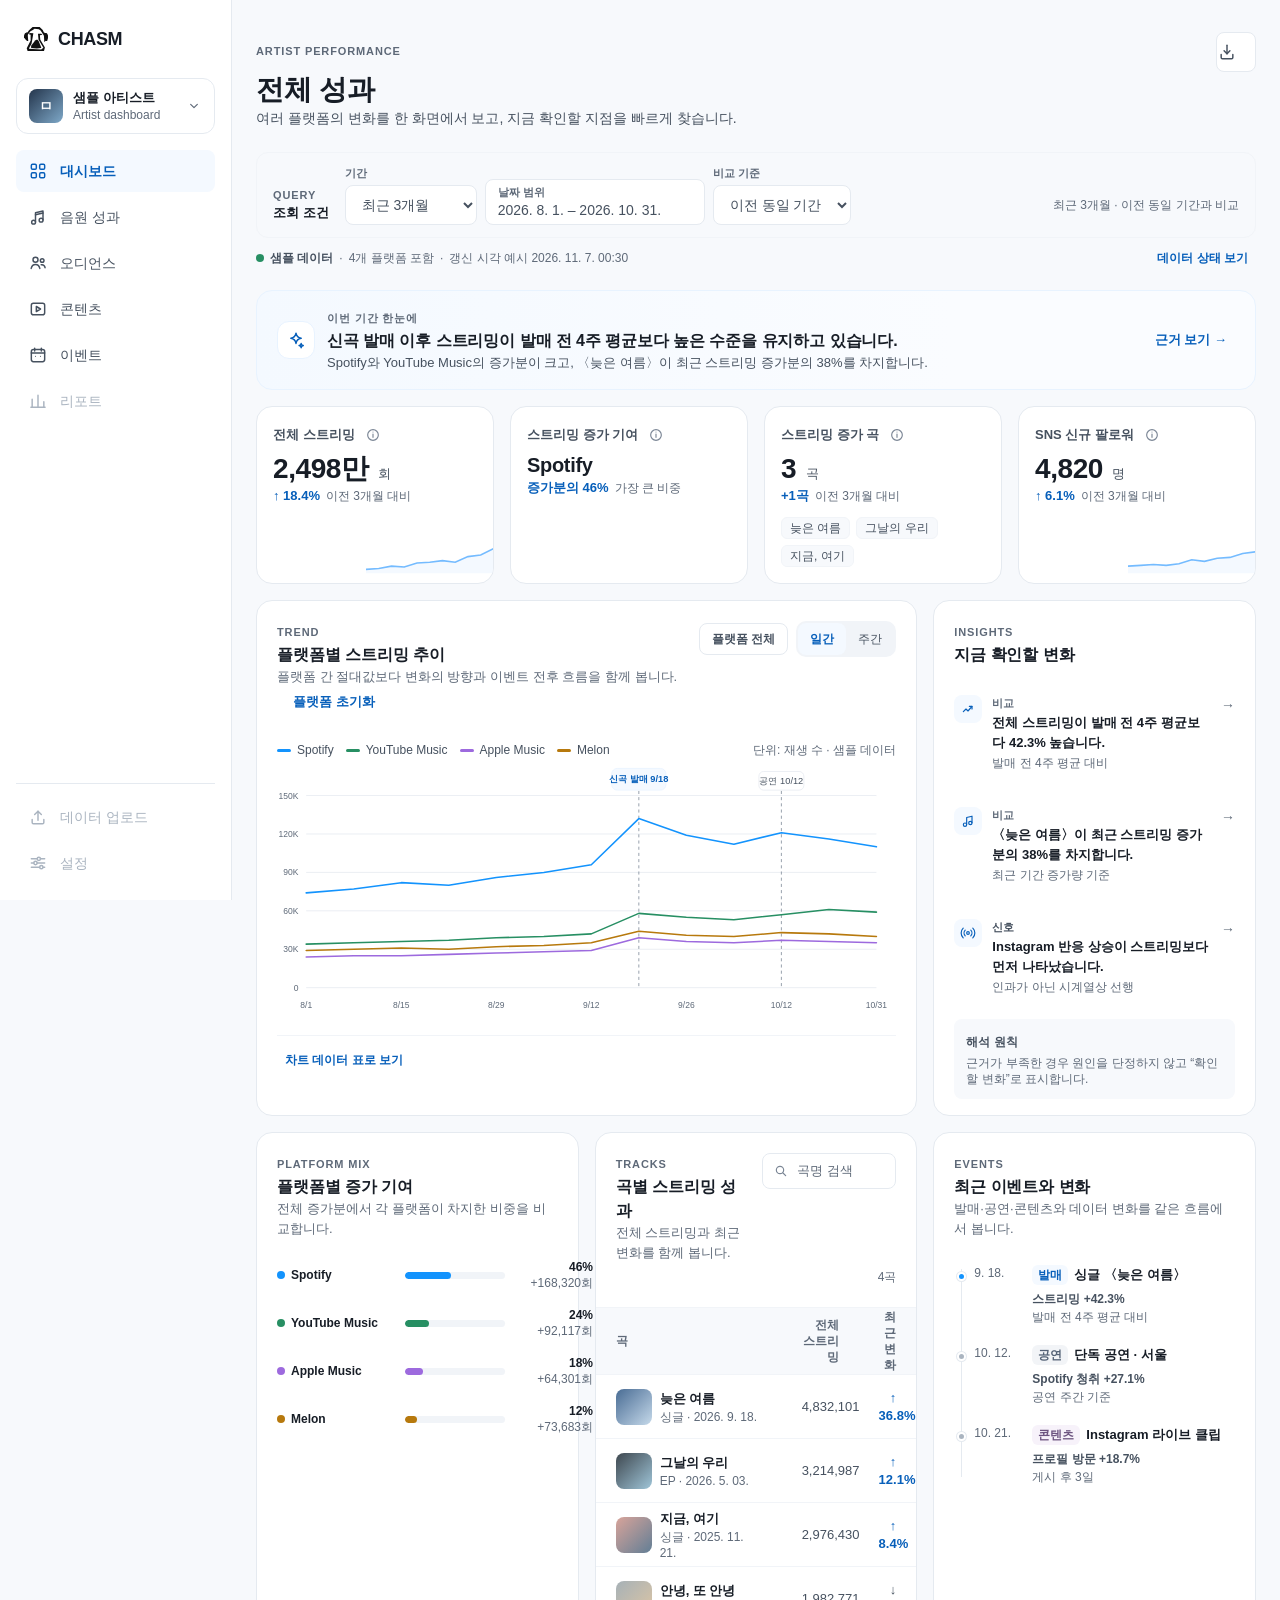
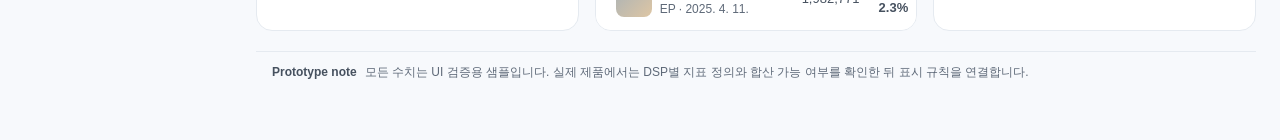
==== commit 595bdf7c: "refine: align query controls with icon and comparison rules" ====
--- a/prototype/dashboard-sample/index.html
+++ b/prototype/dashboard-sample/index.html
@@ -360,7 +360,7 @@
               <label class="sr-only" for="trackSearchInput">곡명 검색</label>
               <svg class="ui-icon ui-icon--sm track-search__icon" viewBox="0 0 24 24" aria-hidden="true"><circle cx="10.5" cy="10.5" r="5.5"/><path d="m15 15 4 4"/></svg>
               <input id="trackSearchInput" type="search" placeholder="곡명 검색" autocomplete="off" />
-              <button class="track-search__clear" id="trackSearchClear" type="button" aria-label="곡명 검색어 지우기" hidden>×</button>
+              <button class="track-search__clear" id="trackSearchClear" type="button" aria-label="곡명 검색어 지우기" hidden><svg class="ui-icon ui-icon--sm" viewBox="0 0 24 24" aria-hidden="true"><path d="m7 7 10 10M17 7 7 17"/></svg></button>
             </div>
           </div>
 
@@ -375,7 +375,7 @@
               <colgroup>
                 <col class="resource-col" />
                 <col class="metric-col" />
-                <col class="delta-col" />
+                <col class="delta-col" data-global-comparison />
               </colgroup>
               <thead>
                 <tr>
--- a/prototype/dashboard-sample/styles.css
+++ b/prototype/dashboard-sample/styles.css
@@ -208,6 +208,9 @@
   --a11y-focus: var(--blue-700);
   --a11y-target-min: 24px;
 
+  --query-control-min: 40px;
+  --query-local-control-min: 32px;
+
   --data-state-fresh: #278F63;
   --data-state-info: var(--blue-700);
   --data-state-attention: #8A5D00;
@@ -523,6 +526,359 @@
   border-color: var(--control-border-disabled);
 }
 
+
+
+.query-bar {
+  margin-bottom: var(--space-4);
+  padding: var(--space-3) var(--space-4);
+  display: grid;
+  grid-template-columns: auto minmax(0, 1fr) auto;
+  gap: var(--space-3) var(--space-4);
+  align-items: end;
+  background: var(--surface-subtle);
+  border: 1px solid var(--border-subtle);
+  border-radius: var(--radius-container-sm);
+}
+
+.query-bar__label {
+  min-height: var(--query-control-min);
+  display: grid;
+  align-content: center;
+}
+
+.query-bar__label strong {
+  color: var(--fg-primary);
+  font-size: var(--type-supporting-size);
+  line-height: var(--type-supporting-line);
+}
+
+.query-bar__controls {
+  min-width: 0;
+  display: flex;
+  flex-wrap: wrap;
+  gap: var(--space-2);
+  align-items: end;
+}
+
+.query-field {
+  min-width: 0;
+  display: grid;
+  gap: var(--space-1);
+}
+
+.query-field__label {
+  color: var(--fg-tertiary);
+  font-size: 11px;
+  line-height: 16px;
+  font-weight: 650;
+}
+
+.query-field select,
+.query-field input,
+.query-date > summary {
+  min-height: var(--query-control-min);
+  color: var(--control-fg-default);
+  background: var(--control-bg-default);
+  border: 1px solid var(--control-border-default);
+  border-radius: var(--radius-control);
+  font: inherit;
+}
+
+.query-field select,
+.query-field input {
+  min-width: 132px;
+  padding: 0 var(--space-3);
+}
+
+.query-field input[type="date"] {
+  min-width: 154px;
+}
+
+.query-field select:hover,
+.query-field input:hover,
+.query-date > summary:hover {
+  background: var(--control-bg-hover);
+  border-color: var(--control-border-hover);
+}
+
+.query-date {
+  min-width: 220px;
+}
+
+.query-date > summary {
+  padding: var(--space-1) var(--space-3);
+  display: grid;
+  align-content: center;
+  gap: 0;
+  cursor: pointer;
+  list-style: none;
+}
+
+.query-date > summary::-webkit-details-marker,
+.filter-menu > summary::-webkit-details-marker {
+  display: none;
+}
+
+.query-date[open] > summary,
+.filter-menu[open] > summary {
+  border-color: var(--control-border-hover);
+}
+
+.query-popover,
+.filter-popover {
+  margin-top: var(--space-2);
+  padding: var(--space-3);
+  display: grid;
+  gap: var(--space-3);
+  background: var(--surface-default);
+  border: 1px solid var(--border-default);
+  border-radius: var(--radius-container-sm);
+  box-shadow: var(--shadow-low);
+}
+
+.query-date-grid {
+  display: grid;
+  grid-template-columns: repeat(2, minmax(0, 1fr));
+  gap: var(--space-2);
+}
+
+.query-popover__actions,
+.filter-popover__actions {
+  display: flex;
+  justify-content: flex-end;
+  flex-wrap: wrap;
+  gap: var(--space-2);
+}
+
+.query-error,
+.filter-error {
+  margin: 0;
+  color: var(--data-state-critical);
+  font-size: var(--type-meta-size);
+  line-height: var(--type-meta-line);
+}
+
+.query-bar__summary {
+  min-height: var(--query-control-min);
+  display: flex;
+  align-items: center;
+  justify-content: flex-end;
+  flex-wrap: wrap;
+  gap: var(--space-2);
+  color: var(--fg-tertiary);
+  font-size: var(--type-meta-size);
+  line-height: var(--type-meta-line);
+}
+
+.query-reset {
+  min-height: 32px;
+}
+
+.comparison-off [data-global-comparison] {
+  display: none !important;
+}
+
+.chart-controls {
+  display: flex;
+  align-items: center;
+  flex-wrap: wrap;
+  justify-content: flex-end;
+  gap: var(--space-2);
+}
+
+.filter-menu {
+  position: relative;
+}
+
+.filter-menu > summary {
+  min-height: var(--query-local-control-min);
+  padding: 0 var(--space-3);
+  display: inline-flex;
+  align-items: center;
+  color: var(--control-fg-default);
+  background: var(--control-bg-default);
+  border: 1px solid var(--control-border-default);
+  border-radius: var(--radius-control);
+  font-size: var(--type-meta-size);
+  line-height: var(--type-meta-line);
+  font-weight: 600;
+  cursor: pointer;
+  list-style: none;
+}
+
+.filter-menu > summary:hover {
+  background: var(--control-bg-hover);
+  border-color: var(--control-border-hover);
+}
+
+.filter-popover {
+  min-width: 230px;
+}
+
+.filter-popover fieldset {
+  min-width: 0;
+  margin: 0;
+  padding: 0;
+  display: grid;
+  gap: var(--space-2);
+  border: 0;
+}
+
+.filter-popover legend {
+  margin-bottom: var(--space-1);
+  color: var(--fg-primary);
+  font-size: var(--type-supporting-size);
+  line-height: var(--type-supporting-line);
+  font-weight: 650;
+}
+
+.filter-option {
+  min-height: 32px;
+  display: flex;
+  align-items: center;
+  gap: var(--space-2);
+  color: var(--fg-secondary);
+  font-size: var(--type-supporting-size);
+  line-height: var(--type-supporting-line);
+  cursor: pointer;
+}
+
+.filter-option input {
+  width: 18px;
+  height: 18px;
+  accent-color: var(--blue-700);
+}
+
+.chart-filter-summary {
+  padding: 0 var(--card-padding) var(--space-1);
+  display: flex;
+  align-items: center;
+  flex-wrap: wrap;
+  gap: var(--space-2);
+}
+
+.filter-chip-list {
+  display: flex;
+  align-items: center;
+  flex-wrap: wrap;
+  gap: var(--space-1_5);
+}
+
+.filter-chip {
+  min-height: 28px;
+  padding: 0 var(--space-1) 0 var(--space-2_5);
+  display: inline-flex;
+  align-items: center;
+  gap: var(--space-1);
+  color: var(--control-selected-fg);
+  background: var(--control-selected-bg);
+  border: 1px solid var(--control-selected-border);
+  border-radius: var(--radius-full);
+  font-size: var(--type-meta-size);
+  line-height: var(--type-meta-line);
+  font-weight: 600;
+}
+
+.filter-chip button {
+  width: 24px;
+  height: 24px;
+  padding: 0;
+  display: inline-grid;
+  place-items: center;
+  color: inherit;
+  background: transparent;
+  border: 0;
+  border-radius: var(--radius-full);
+  font-size: 16px;
+  cursor: pointer;
+}
+
+.filter-chip button:hover {
+  background: var(--blue-100);
+}
+
+.track-search {
+  width: min(240px, 100%);
+  min-height: 36px;
+  padding-left: var(--space-2_5);
+  display: grid;
+  grid-template-columns: auto minmax(0, 1fr) auto;
+  gap: var(--space-2);
+  align-items: center;
+  color: var(--icon-fg-default);
+  background: var(--control-bg-default);
+  border: 1px solid var(--control-border-default);
+  border-radius: var(--radius-control);
+}
+
+.track-search:focus-within {
+  outline: var(--focus-ring-width) solid var(--focus-ring-color);
+  outline-offset: var(--focus-ring-offset);
+}
+
+.track-search__icon {
+  color: var(--icon-fg-muted);
+}
+
+.track-search input {
+  min-width: 0;
+  min-height: 34px;
+  padding: 0;
+  color: var(--fg-primary);
+  background: transparent;
+  border: 0;
+  outline: 0;
+  font: inherit;
+  font-size: var(--type-supporting-size);
+  line-height: var(--type-supporting-line);
+}
+
+.track-search input::placeholder {
+  color: var(--fg-tertiary);
+}
+
+.track-search__clear {
+  width: 32px;
+  height: 32px;
+  padding: 0;
+  color: var(--icon-fg-default);
+  background: transparent;
+  border: 0;
+  border-radius: var(--radius-control);
+  font-size: 18px;
+  cursor: pointer;
+}
+
+.track-search__clear:hover {
+  background: var(--control-bg-hover);
+}
+
+.table-toolbar-meta {
+  min-height: 28px;
+  padding: 0 var(--card-padding);
+  display: flex;
+  justify-content: flex-end;
+  align-items: center;
+  color: var(--fg-tertiary);
+  font-size: var(--type-meta-size);
+  line-height: var(--type-meta-line);
+}
+
+.table-empty-inline {
+  min-height: 120px;
+  display: grid;
+  align-content: center;
+  justify-items: center;
+  gap: var(--space-1);
+  color: var(--fg-tertiary);
+  text-align: center;
+}
+
+.table-empty-inline strong {
+  color: var(--fg-primary);
+  font-size: var(--type-supporting-size);
+  line-height: var(--type-supporting-line);
+}
 
 .data-health-bar {
   margin-top: calc(var(--space-3) * -1);
@@ -2004,6 +2360,24 @@
     display: grid;
   }
 
+  .query-bar {
+    grid-template-columns: 1fr;
+    align-items: stretch;
+  }
+
+  .query-bar__controls {
+    display: grid;
+    grid-template-columns: repeat(2, minmax(0, 1fr));
+  }
+
+  .query-date {
+    min-width: 0;
+  }
+
+  .query-bar__summary {
+    justify-content: flex-start;
+  }
+
   .header-actions {
     flex-wrap: wrap;
   }
@@ -2020,6 +2394,35 @@
 }
 
 @media (max-width: 639px) {
+  .query-bar__controls,
+  .query-date-grid {
+    grid-template-columns: 1fr;
+  }
+
+  .query-field select,
+  .query-field input,
+  .query-date > summary {
+    width: 100%;
+  }
+
+  .chart-controls {
+    width: 100%;
+    justify-content: flex-start;
+  }
+
+  .filter-menu,
+  .filter-menu > summary {
+    width: 100%;
+  }
+
+  .filter-popover {
+    min-width: 0;
+  }
+
+  .track-search {
+    width: 100%;
+  }
+
   .data-health-bar {
     display: grid;
   }
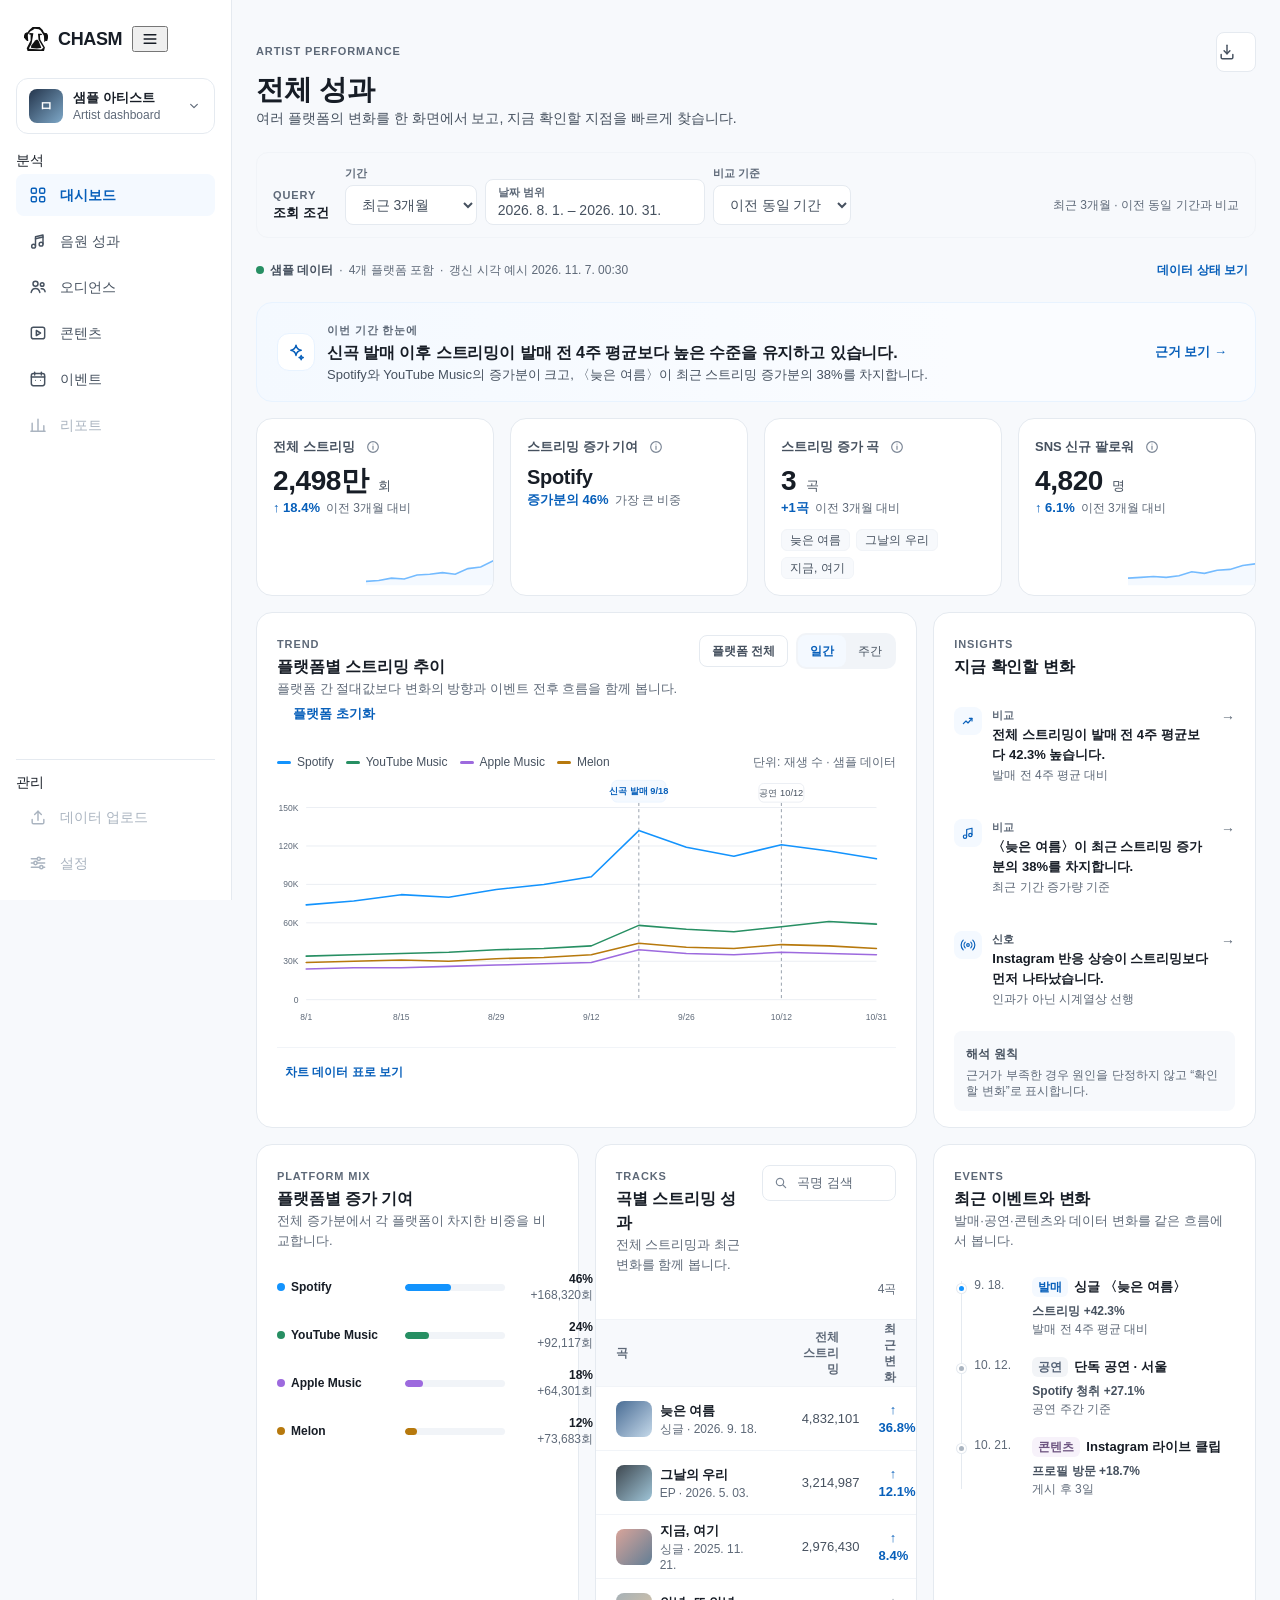
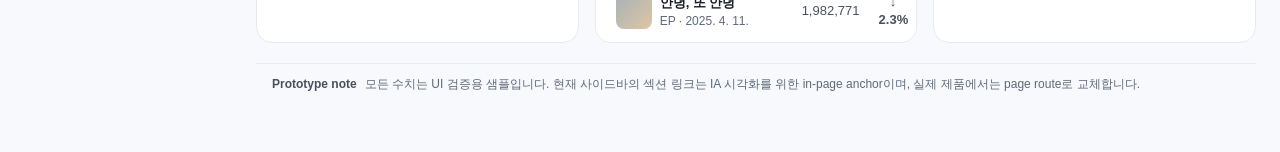
==== commit d7ce1505: "feat: visualize navigation hierarchy and mobile menu trigger" ====
--- a/prototype/dashboard-sample/index.html
+++ b/prototype/dashboard-sample/index.html
@@ -13,9 +13,12 @@
       <div class="brand">
         <img class="brand-logo" src="../../assets/brand/chasm-logo.svg" alt="" aria-hidden="true" />
         <span>CHASM</span>
+        <button class="mobile-nav-toggle" id="mobileNavToggle" type="button" aria-label="주요 메뉴 열기" aria-expanded="false" aria-controls="sidebarNavigation">
+          <svg class="ui-icon" viewBox="0 0 24 24" aria-hidden="true"><path d="M5 7h14M5 12h14M5 17h14"/></svg>
+        </button>
       </div>
 
-      <button class="artist-switcher" type="button" aria-label="아티스트 선택: 샘플 아티스트">
+      <button class="artist-switcher" id="artistContextButton" type="button" aria-label="아티스트 선택: 샘플 아티스트" aria-expanded="false" aria-controls="artistContextPanel">
         <span class="artist-avatar">ㅁ</span>
         <span class="artist-switcher__copy">
           <strong>샘플 아티스트</strong>
@@ -23,8 +26,14 @@
         </span>
         <span class="chevron"><svg class="ui-icon ui-icon--sm" viewBox="0 0 24 24" aria-hidden="true"><path d="m7 9.5 5 5 5-5"/></svg></span>
       </button>
-
-      <nav class="nav" aria-label="주요 메뉴">
+      <div class="artist-context-panel" id="artistContextPanel" hidden>
+        <span class="section-kicker">ARTIST CONTEXT</span>
+        <strong>샘플 아티스트</strong>
+        <p>아티스트 전환은 전체 분석 대상이 바뀌는 Context 변경입니다. 실제 데이터 라우팅 연결 후 다른 아티스트 선택을 활성화합니다.</p>
+      </div>
+
+      <nav class="nav" id="sidebarNavigation" aria-label="주요 메뉴">
+        <span class="nav-group-label">분석</span>
         <a class="nav-item is-active" href="#overview" aria-label="대시보드" aria-current="page">
           <span class="nav-icon"><svg class="ui-icon" viewBox="0 0 24 24" aria-hidden="true"><rect x="4" y="4" width="6" height="6" rx="1.5"/><rect x="14" y="4" width="6" height="6" rx="1.5"/><rect x="4" y="14" width="6" height="6" rx="1.5"/><rect x="14" y="14" width="6" height="6" rx="1.5"/></svg></span><span>대시보드</span>
         </a>
@@ -46,6 +55,7 @@
       </nav>
 
       <div class="sidebar-bottom">
+        <span class="nav-group-label">관리</span>
         <span class="nav-item is-disabled" role="link" aria-disabled="true" aria-label="데이터 업로드, 프로토타입에서 미구현"><span class="nav-icon"><svg class="ui-icon" viewBox="0 0 24 24" aria-hidden="true"><path d="M12 16V5"/><path d="m8 9 4-4 4 4"/><path d="M5 15v3.5A1.5 1.5 0 0 0 6.5 20h11a1.5 1.5 0 0 0 1.5-1.5V15"/></svg></span><span>데이터 업로드</span></span>
         <span class="nav-item is-disabled" role="link" aria-disabled="true" aria-label="설정, 프로토타입에서 미구현"><span class="nav-icon"><svg class="ui-icon" viewBox="0 0 24 24" aria-hidden="true"><path d="M4 7h7M15 7h5M4 12h3M11 12h9M4 17h10M18 17h2"/><circle cx="13" cy="7" r="2"/><circle cx="9" cy="12" r="2"/><circle cx="16" cy="17" r="2"/></svg></span><span>설정</span></span>
       </div>
@@ -472,7 +482,7 @@
 
       <footer class="prototype-note">
         <strong>Prototype note</strong>
-        <span>모든 수치는 UI 검증용 샘플입니다. 실제 제품에서는 DSP별 지표 정의와 합산 가능 여부를 확인한 뒤 표시 규칙을 연결합니다.</span>
+        <span>모든 수치는 UI 검증용 샘플입니다. 현재 사이드바의 섹션 링크는 IA 시각화를 위한 in-page anchor이며, 실제 제품에서는 page route로 교체합니다.</span>
       </footer>
     </main>
   </div>
--- a/prototype/dashboard-sample/styles.css
+++ b/prototype/dashboard-sample/styles.css
@@ -678,6 +678,10 @@
   display: none !important;
 }
 
+.comparison-off .resource-table .delta-col {
+  width: 0;
+}
+
 .chart-controls {
   display: flex;
   align-items: center;
@@ -881,7 +885,7 @@
 }
 
 .data-health-bar {
-  margin-top: calc(var(--space-3) * -1);
+  margin-top: 0;
   margin-bottom: var(--space-4);
   display: flex;
   align-items: flex-start;
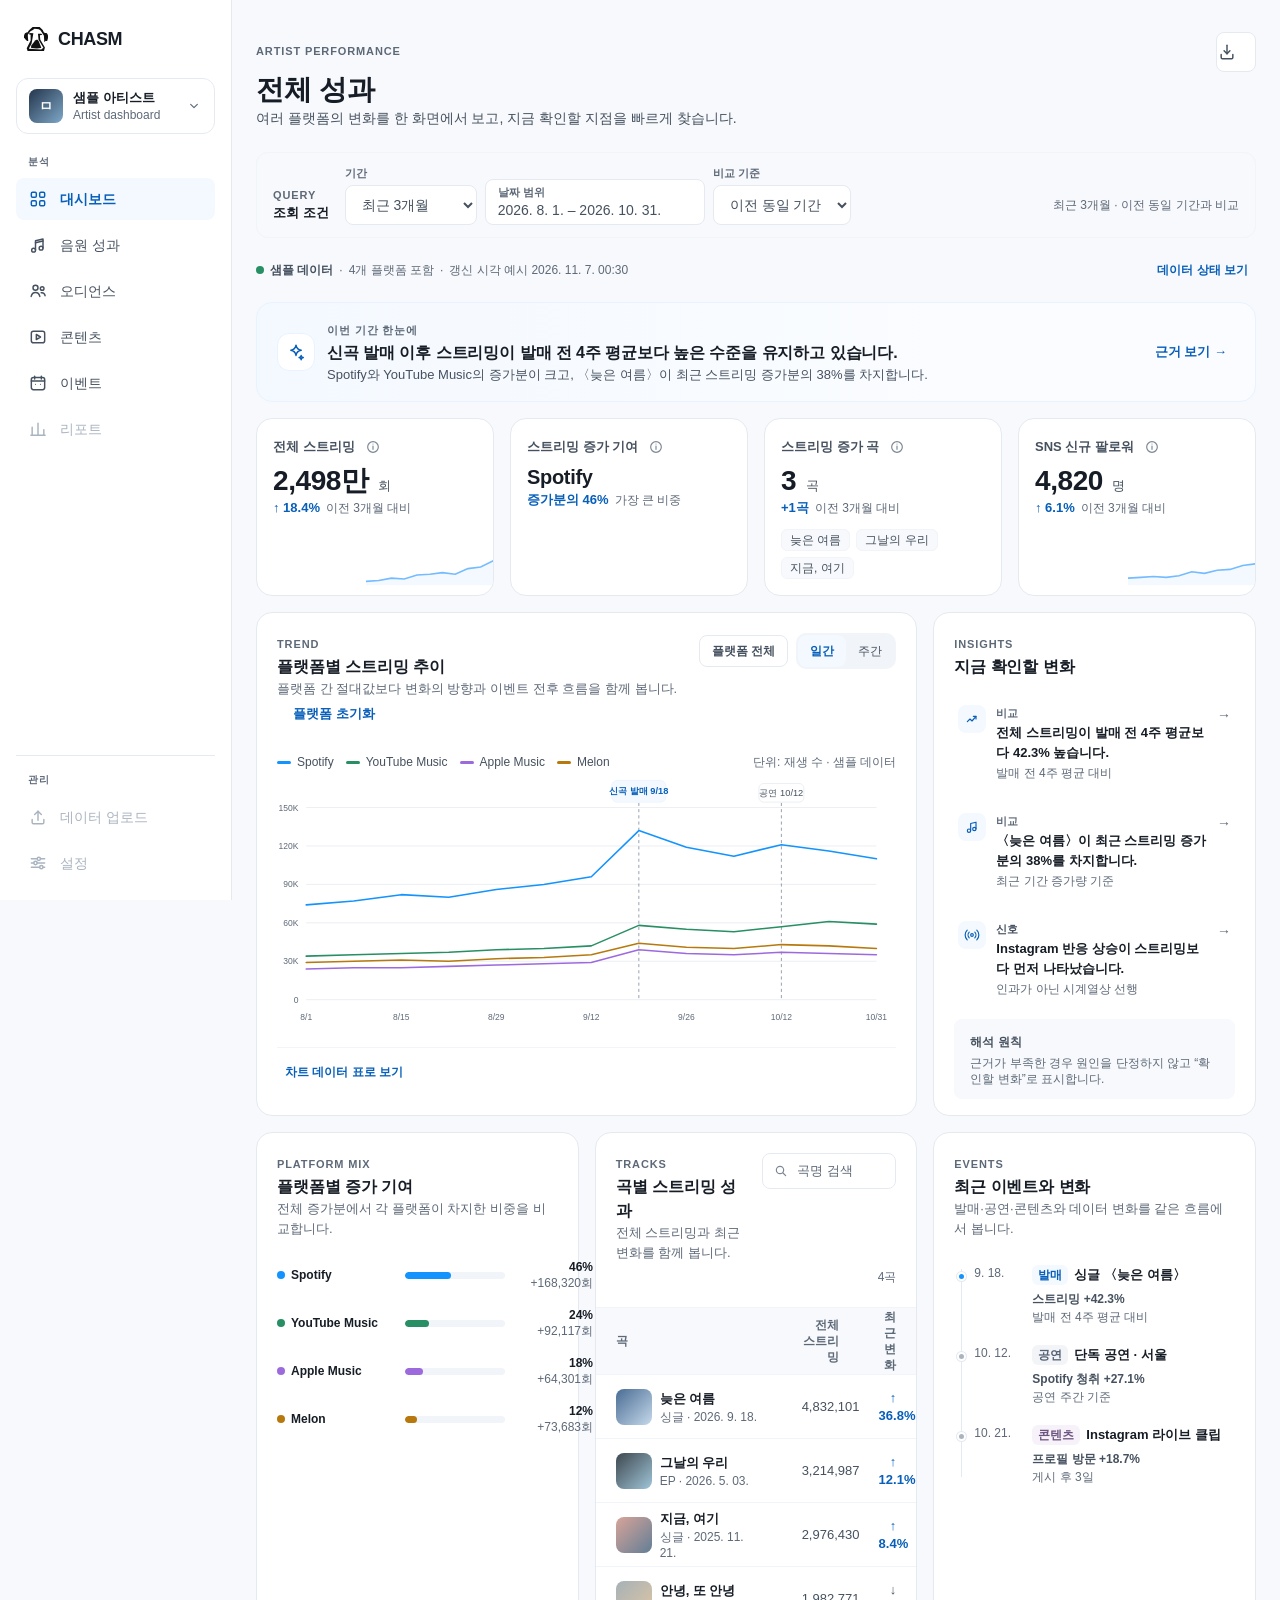
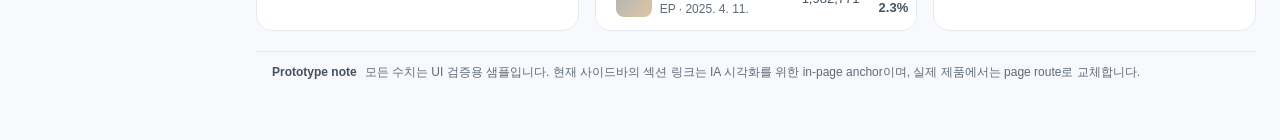
==== commit c813b448: "feat: add sample feedback toast region" ====
--- a/prototype/dashboard-sample/index.html
+++ b/prototype/dashboard-sample/index.html
@@ -69,7 +69,7 @@
           <p class="page-description">여러 플랫폼의 변화를 한 화면에서 보고, 지금 확인할 지점을 빠르게 찾습니다.</p>
         </div>
         <div class="header-actions">
-          <button class="icon-button" type="button" aria-label="내보내기"><svg class="ui-icon" viewBox="0 0 24 24" aria-hidden="true"><path d="M12 4v10"/><path d="m8.5 10.5 3.5 3.5 3.5-3.5"/><path d="M5 15v3.5A1.5 1.5 0 0 0 6.5 20h11a1.5 1.5 0 0 0 1.5-1.5V15"/></svg></button>
+          <button class="icon-button" id="exportDemoButton" type="button" aria-label="내보내기 피드백 예시"><svg class="ui-icon" viewBox="0 0 24 24" aria-hidden="true"><path d="M12 4v10"/><path d="m8.5 10.5 3.5 3.5 3.5-3.5"/><path d="M5 15v3.5A1.5 1.5 0 0 0 6.5 20h11a1.5 1.5 0 0 0 1.5-1.5V15"/></svg></button>
         </div>
       </header>
 
@@ -488,6 +488,7 @@
   </div>
 
   <div class="tooltip" id="tooltip" aria-hidden="true"></div>
+  <div class="toast-region" id="toastRegion" aria-label="알림"></div>
   <div class="sr-only" id="statusAnnouncer" role="status" aria-live="polite" aria-atomic="true"></div>
   <script src="./app.js"></script>
 </body>
--- a/prototype/dashboard-sample/styles.css
+++ b/prototype/dashboard-sample/styles.css
@@ -98,8 +98,23 @@
   --radius-container-sm: var(--radius-3);
   --radius-tag: var(--radius-1_5);
 
-  --card-padding: var(--space-5);
-  --card-padding-compact: var(--space-4);
+  --inset-tag-block: var(--space-0_5);
+  --inset-tag-inline: var(--space-1_5);
+  --inset-chip-block: var(--space-1);
+  --inset-chip-inline: var(--space-2_5);
+  --inset-tooltip-block: var(--space-2);
+  --inset-tooltip-inline: var(--space-2_5);
+  --inset-row-block: var(--space-2_5);
+  --inset-row-inline: var(--space-3);
+  --inset-notice-block: var(--space-3);
+  --inset-notice-inline: var(--space-4);
+  --inset-panel: var(--space-4);
+  --inset-card-compact: var(--space-4);
+  --inset-card-standard: var(--space-5);
+  --inset-state-spacious: var(--space-6);
+
+  --card-padding: var(--inset-card-standard);
+  --card-padding-compact: var(--inset-card-compact);
 
   --layout-gutter: var(--space-4);
   --layout-content-max: 1440px;
@@ -218,6 +233,15 @@
   --data-state-critical: #B42318;
   --data-state-critical-bg: #FFF4F2;
   --data-state-neutral-bg: var(--surface-subtle);
+
+  --feedback-info: var(--blue-700);
+  --feedback-info-bg: var(--blue-50);
+  --feedback-success: #278F63;
+  --feedback-success-bg: #F0FAF5;
+  --feedback-warning: #8A5D00;
+  --feedback-warning-bg: #FFF8E6;
+  --feedback-error: #B42318;
+  --feedback-error-bg: #FFF4F2;
 }
 
 * { box-sizing: border-box; }
@@ -354,7 +378,36 @@
   flex: 0 0 auto;
 }
 
+.mobile-nav-toggle {
+  width: 40px;
+  height: 40px;
+  margin-left: auto;
+  padding: 0;
+  display: none;
+  place-items: center;
+  color: var(--icon-fg-default);
+  background: transparent;
+  border: 1px solid transparent;
+  border-radius: var(--radius-control);
+  cursor: pointer;
+}
+
+.mobile-nav-toggle:hover {
+  background: var(--control-bg-hover);
+}
+
+.nav-group-label {
+  padding: var(--space-1) var(--space-3);
+  color: var(--fg-tertiary);
+  font-size: 10px;
+  line-height: 16px;
+  font-weight: 700;
+  letter-spacing: .06em;
+  text-transform: uppercase;
+}
+
 .artist-switcher {
+  position: relative;
   width: 100%;
   margin: var(--space-5) 0 var(--space-4);
   padding: var(--space-2_5) var(--space-3);
@@ -373,6 +426,33 @@
 }
 .artist-switcher:active {
   background: var(--control-bg-pressed);
+}
+
+.artist-context-panel {
+  margin: calc(var(--space-3) * -1) 0 var(--space-4);
+  padding: var(--space-3);
+  display: grid;
+  gap: var(--space-1);
+  color: var(--fg-secondary);
+  background: var(--surface-subtle);
+  border: 1px solid var(--border-subtle);
+  border-radius: var(--radius-container-sm);
+}
+
+.artist-context-panel[hidden] {
+  display: none;
+}
+
+.artist-context-panel strong {
+  font-size: var(--type-supporting-size);
+  line-height: var(--type-supporting-line);
+}
+
+.artist-context-panel p {
+  margin: 0;
+  color: var(--fg-tertiary);
+  font-size: var(--type-meta-size);
+  line-height: var(--type-meta-line);
 }
 .artist-avatar {
   width: 34px; height: 34px;
@@ -402,6 +482,7 @@
 
 .nav { display: grid; gap: var(--space-1); }
 .nav-item {
+  position: relative;
   min-height: 42px;
   padding: 0 var(--space-3);
   display: flex;
@@ -627,7 +708,7 @@
 .query-popover,
 .filter-popover {
   margin-top: var(--space-2);
-  padding: var(--space-3);
+  padding: var(--inset-panel);
   display: grid;
   gap: var(--space-3);
   background: var(--surface-default);
@@ -950,7 +1031,7 @@
 .data-health-panel {
   width: min(420px, calc(100vw - 32px));
   margin-top: var(--space-2);
-  padding: var(--space-3);
+  padding: var(--inset-panel);
   background: var(--surface-default);
   border: 1px solid var(--border-default);
   border-radius: var(--radius-container-sm);
@@ -1035,7 +1116,7 @@
 }
 
 .data-state-notice {
-  padding: var(--space-3);
+  padding: var(--inset-notice-block) var(--inset-notice-inline);
   display: grid;
   gap: var(--space-1);
   border-radius: var(--radius-control);
@@ -1062,7 +1143,7 @@
 
 .data-state-empty {
   min-height: 180px;
-  padding: var(--space-6);
+  padding: var(--inset-state-spacious);
   display: grid;
   align-content: center;
   justify-items: start;
@@ -1695,7 +1776,7 @@
 .insight-item {
   width: calc(100% - 24px);
   margin: var(--space-3) var(--space-3) 0;
-  padding: var(--space-3) var(--space-2);
+  padding: var(--inset-row-block) var(--inset-row-inline);
   display: grid;
   grid-template-columns: auto minmax(0, 1fr) auto;
   gap: var(--space-2_5);
@@ -1759,7 +1840,7 @@
 .arrow { color: var(--fg-tertiary); }
 .insight-footnote {
   margin: var(--space-3) var(--card-padding) var(--space-1);
-  padding: var(--space-3);
+  padding: var(--inset-notice-block) var(--inset-notice-inline);
   color: var(--fg-secondary);
   background: var(--surface-subtle);
   border-radius: var(--radius-control);
@@ -1779,7 +1860,7 @@
 .insight-evidence {
   display: grid;
   gap: var(--space-3);
-  padding: var(--space-4);
+  padding: var(--inset-panel);
   background: var(--surface-subtle);
   border-radius: var(--radius-control);
 }
@@ -2193,7 +2274,7 @@
   font-weight: 600;
 }
 .event-tag {
-  padding: var(--space-0_5) var(--space-1_5);
+  padding: var(--inset-tag-block) var(--inset-tag-inline);
   color: var(--fg-secondary);
   background: var(--neutral-100);
   border-radius: var(--radius-tag);
@@ -2237,7 +2318,7 @@
   position: fixed;
   z-index: 100;
   max-width: 260px;
-  padding: var(--space-2) var(--space-2_5);
+  padding: var(--inset-tooltip-block) var(--inset-tooltip-inline);
   pointer-events: auto;
   opacity: 0;
   color: #fff;
@@ -2275,7 +2356,9 @@
   .brand > span:last-child,
   .artist-switcher__copy,
   .artist-switcher .chevron,
-  .nav-item > span:not(.nav-icon) {
+  .nav-item > span:not(.nav-icon),
+  .nav-group-label,
+  .artist-context-panel {
     display: none;
   }
 
@@ -2304,6 +2387,35 @@
   .nav-icon {
     width: auto;
   }
+
+  .nav-item::after,
+  .artist-switcher::after {
+    content: attr(aria-label);
+    position: absolute;
+    left: 56px;
+    top: 50%;
+    z-index: 80;
+    max-width: 220px;
+    padding: var(--space-1_5) var(--space-2);
+    opacity: 0;
+    pointer-events: none;
+    transform: translateY(-50%);
+    color: var(--neutral-0);
+    background: var(--neutral-900);
+    border-radius: var(--radius-1_5);
+    box-shadow: var(--shadow-mid);
+    font-size: 11px;
+    line-height: 16px;
+    font-weight: 500;
+    white-space: nowrap;
+  }
+
+  .nav-item:hover::after,
+  .nav-item:focus-visible::after,
+  .artist-switcher:hover::after,
+  .artist-switcher:focus-visible::after {
+    opacity: 1;
+  }
 }
 
 @media (min-width: 768px) and (max-width: 1023px) {
@@ -2335,24 +2447,68 @@
   }
 
   .sidebar {
-    position: static;
+    position: sticky;
+    top: 0;
     width: 100%;
     height: 64px;
     padding: var(--space-3) var(--space-4);
-    flex-direction: row;
-    align-items: center;
+    display: flex;
+    flex-direction: column;
+    align-items: stretch;
+    overflow: hidden;
     border-right: 0;
     border-bottom: 1px solid var(--stroke-default);
   }
 
   .brand {
+    width: 100%;
+    min-height: 40px;
     padding: 0;
+  }
+
+  .mobile-nav-toggle {
+    display: grid;
   }
 
   .artist-switcher,
   .nav,
   .sidebar-bottom {
     display: none;
+  }
+
+  .sidebar.is-mobile-open {
+    position: fixed;
+    inset: 0;
+    z-index: 200;
+    height: 100dvh;
+    overflow-y: auto;
+    background: var(--surface-default);
+  }
+
+  .sidebar.is-mobile-open .artist-switcher {
+    display: flex;
+    margin-top: var(--space-5);
+  }
+
+  .sidebar.is-mobile-open .artist-context-panel:not([hidden]) {
+    display: grid;
+  }
+
+  .sidebar.is-mobile-open .nav {
+    display: grid;
+  }
+
+  .sidebar.is-mobile-open .sidebar-bottom {
+    margin-top: var(--space-6);
+    display: grid;
+  }
+
+  .sidebar.is-mobile-open .nav-group-label {
+    display: block;
+  }
+
+  body.is-nav-open {
+    overflow: hidden;
   }
 
   .main {
@@ -2518,3 +2674,180 @@
     border-top-color: var(--blue-700);
   }
 }
+
+
+.feedback-message {
+  min-height: 48px;
+  padding: var(--inset-notice-block) var(--inset-notice-inline);
+  display: grid;
+  grid-template-columns: auto minmax(0, 1fr) auto;
+  gap: var(--space-3);
+  align-items: start;
+  color: var(--fg-secondary);
+  background: var(--surface-subtle);
+  border-left: 3px solid var(--feedback-info);
+  border-radius: var(--radius-control);
+}
+
+.feedback-message.is-success {
+  background: var(--feedback-success-bg);
+  border-left-color: var(--feedback-success);
+}
+
+.feedback-message.is-warning {
+  background: var(--feedback-warning-bg);
+  border-left-color: var(--feedback-warning);
+}
+
+.feedback-message.is-error {
+  background: var(--feedback-error-bg);
+  border-left-color: var(--feedback-error);
+}
+
+.feedback-message__icon {
+  width: 24px;
+  min-height: 24px;
+  display: grid;
+  place-items: center;
+  color: var(--feedback-info);
+}
+
+.feedback-message.is-success .feedback-message__icon { color: var(--feedback-success); }
+.feedback-message.is-warning .feedback-message__icon { color: var(--feedback-warning); }
+.feedback-message.is-error .feedback-message__icon { color: var(--feedback-error); }
+
+.feedback-message__copy {
+  min-width: 0;
+  display: grid;
+  gap: var(--space-0_5);
+}
+
+.feedback-message__copy strong {
+  color: var(--fg-primary);
+  font-size: var(--type-supporting-size);
+  line-height: var(--type-supporting-line);
+  font-weight: 650;
+}
+
+.feedback-message__copy p {
+  margin: 0;
+  color: var(--fg-secondary);
+  font-size: var(--type-meta-size);
+  line-height: var(--type-meta-line);
+}
+
+.feedback-message__action {
+  margin-top: var(--space-2);
+  justify-self: start;
+}
+
+.feedback-callout {
+  padding: var(--inset-panel);
+  display: grid;
+  grid-template-columns: auto minmax(0, 1fr);
+  gap: var(--space-3);
+  color: var(--fg-secondary);
+  background: var(--surface-subtle);
+  border: 1px solid var(--border-subtle);
+  border-radius: var(--radius-container-sm);
+}
+
+.feedback-callout strong {
+  color: var(--fg-primary);
+  font-size: var(--type-supporting-size);
+  line-height: var(--type-supporting-line);
+}
+
+.feedback-callout p {
+  margin: var(--space-1) 0 0;
+  color: var(--fg-secondary);
+  font-size: var(--type-meta-size);
+  line-height: var(--type-meta-line);
+}
+
+.toast-region {
+  position: fixed;
+  right: var(--space-6);
+  bottom: var(--space-6);
+  z-index: 400;
+  width: min(360px, calc(100vw - 32px));
+  display: grid;
+  gap: var(--space-4);
+  pointer-events: none;
+}
+
+.toast {
+  padding: var(--inset-panel);
+  display: grid;
+  grid-template-columns: auto minmax(0, 1fr) auto;
+  gap: var(--space-3);
+  align-items: start;
+  pointer-events: auto;
+  color: var(--fg-secondary);
+  background: var(--surface-floating);
+  border: 1px solid var(--border-default);
+  border-radius: var(--radius-container-sm);
+  box-shadow: var(--shadow-mid);
+}
+
+.toast__icon {
+  width: 24px;
+  height: 24px;
+  display: grid;
+  place-items: center;
+  color: var(--feedback-info);
+}
+
+.toast.is-success .toast__icon { color: var(--feedback-success); }
+.toast.is-warning .toast__icon { color: var(--feedback-warning); }
+.toast.is-error .toast__icon { color: var(--feedback-error); }
+
+.toast__copy {
+  min-width: 0;
+  display: grid;
+  gap: var(--space-0_5);
+}
+
+.toast__copy strong {
+  color: var(--fg-primary);
+  font-size: var(--type-supporting-size);
+  line-height: var(--type-supporting-line);
+  font-weight: 650;
+}
+
+.toast__copy p {
+  margin: 0;
+  color: var(--fg-secondary);
+  font-size: var(--type-meta-size);
+  line-height: var(--type-meta-line);
+}
+
+.toast__close {
+  width: 32px;
+  height: 32px;
+  margin: calc(var(--space-1) * -1);
+  padding: 0;
+  display: grid;
+  place-items: center;
+  color: var(--icon-fg-default);
+  background: transparent;
+  border: 0;
+  border-radius: var(--radius-control);
+  cursor: pointer;
+}
+
+.toast__close:hover {
+  background: var(--control-bg-hover);
+}
+
+@media (max-width: 639px) {
+  .toast-region {
+    right: var(--space-4);
+    bottom: var(--space-4);
+    width: calc(100vw - 32px);
+  }
+
+  .feedback-message {
+    grid-template-columns: auto minmax(0, 1fr);
+  }
+}
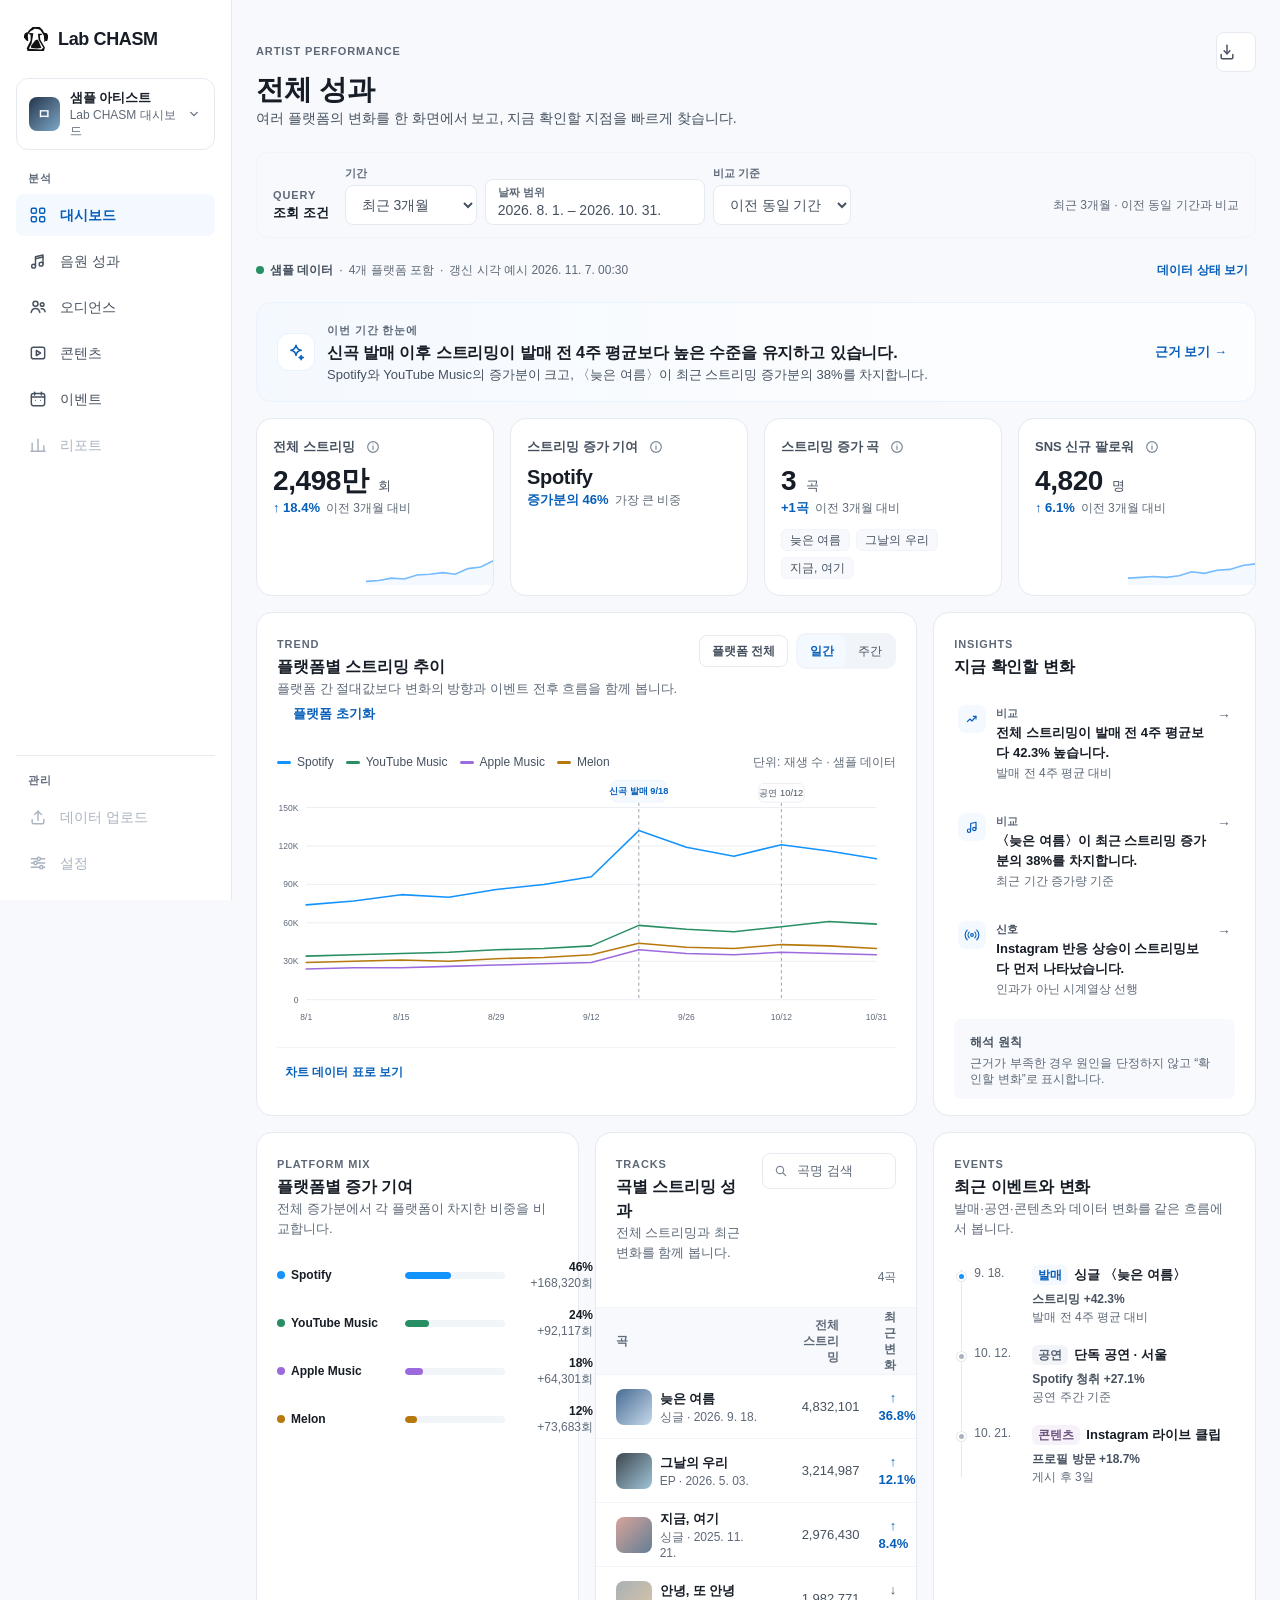
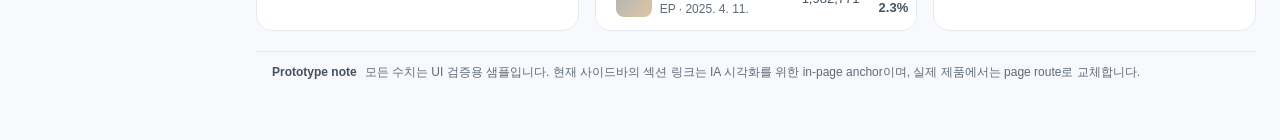
==== commit 37c63e8a: "brand: rename dashboard to Lab CHASM" ====
--- a/prototype/dashboard-sample/index.html
+++ b/prototype/dashboard-sample/index.html
@@ -3,7 +3,7 @@
 <head>
   <meta charset="utf-8" />
   <meta name="viewport" content="width=device-width, initial-scale=1" />
-  <title>CHASM Dashboard UI Sample</title>
+  <title>Lab CHASM 대시보드</title>
   <link rel="stylesheet" href="./styles.css" />
 </head>
 <body>
@@ -12,7 +12,7 @@
     <aside class="sidebar">
       <div class="brand">
         <img class="brand-logo" src="../../assets/brand/chasm-logo.svg" alt="" aria-hidden="true" />
-        <span>CHASM</span>
+        <span>Lab CHASM</span>
         <button class="mobile-nav-toggle" id="mobileNavToggle" type="button" aria-label="주요 메뉴 열기" aria-expanded="false" aria-controls="sidebarNavigation">
           <svg class="ui-icon" viewBox="0 0 24 24" aria-hidden="true"><path d="M5 7h14M5 12h14M5 17h14"/></svg>
         </button>
@@ -22,7 +22,7 @@
         <span class="artist-avatar">ㅁ</span>
         <span class="artist-switcher__copy">
           <strong>샘플 아티스트</strong>
-          <small>Artist dashboard</small>
+          <small>Lab CHASM 대시보드</small>
         </span>
         <span class="chevron"><svg class="ui-icon ui-icon--sm" viewBox="0 0 24 24" aria-hidden="true"><path d="m7 9.5 5 5 5-5"/></svg></span>
       </button>
--- a/prototype/dashboard-sample/styles.css
+++ b/prototype/dashboard-sample/styles.css
@@ -2,10 +2,14 @@
   --blue-50: #F4F9FF;
   --blue-100: #E8F3FF;
   --blue-200: #CFE7FF;
+  --blue-300: #A7D4FF;
   --blue-400: #6DB8FF;
   --blue-500: #1393FD;
+  --blue-600: #0B78DB;
   --blue-700: #075FBA;
   --blue-800: #0A4D93;
+  --blue-900: #0E3F74;
+  --blue-950: #09284C;
 
   --neutral-0: #FFFFFF;
   --neutral-25: #FCFDFE;
@@ -37,8 +41,6 @@
   --border-subtle: var(--neutral-100);
   --border-default: var(--neutral-200);
   --border-strong: var(--neutral-300);
-  --border-focus: var(--blue-700);
-
   --focus-ring-color: var(--blue-700);
   --focus-ring-width: 2px;
   --focus-ring-offset: 2px;
@@ -58,16 +60,15 @@
   --control-selected-fg: var(--blue-700);
   --control-selected-border: var(--blue-200);
 
-  --bg-canvas: var(--surface-canvas);
-  --bg-surface: var(--surface-default);
-  --bg-subtle: var(--surface-inset);
+  --button-primary-fg: var(--neutral-0);
+  --button-primary-bg: var(--blue-700);
+  --button-primary-bg-hover: var(--blue-800);
+  --button-primary-bg-pressed: var(--blue-900);
+
   --fg-primary: var(--neutral-900);
   --fg-secondary: var(--neutral-700);
   --fg-tertiary: var(--neutral-600);
   --fg-brand: var(--blue-700);
-  --stroke-subtle: var(--border-subtle);
-  --stroke-default: var(--border-default);
-  --stroke-strong: var(--border-strong);
 
   --space-0: 0;
   --space-0_5: 2px;
@@ -100,7 +101,6 @@
 
   --inset-tag-block: var(--space-0_5);
   --inset-tag-inline: var(--space-1_5);
-  --inset-chip-block: var(--space-1);
   --inset-chip-inline: var(--space-2_5);
   --inset-tooltip-block: var(--space-2);
   --inset-tooltip-inline: var(--space-2_5);
@@ -122,7 +122,6 @@
   --sidebar-width-full: 232px;
   --sidebar-width-rail: 72px;
   --sidebar-width: var(--sidebar-width-full);
-  --card-gap: var(--layout-gutter);
 
   --font-family-base:
     "Pretendard Variable",
@@ -219,8 +218,6 @@
   --icon-fg-muted: var(--neutral-500);
   --icon-fg-selected: var(--blue-700);
 
-  --a11y-text-muted: var(--neutral-600);
-  --a11y-focus: var(--blue-700);
   --a11y-target-min: 24px;
 
   --query-control-min: 40px;
@@ -239,9 +236,16 @@
   --feedback-success: #278F63;
   --feedback-success-bg: #F0FAF5;
   --feedback-warning: #8A5D00;
+  --feedback-warning-fg: #6A4B16;
   --feedback-warning-bg: #FFF8E6;
   --feedback-error: #B42318;
+  --feedback-error-fg: #7A271A;
   --feedback-error-bg: #FFF4F2;
+
+  --event-concert-fg: #546276;
+  --event-concert-bg: #F2F4F7;
+  --event-content-fg: #6D5480;
+  --event-content-bg: #F7F2FA;
 }
 
 * { box-sizing: border-box; }
@@ -251,7 +255,7 @@
 body {
   margin: 0;
   color: var(--fg-primary);
-  background: var(--bg-canvas);
+  background: var(--surface-canvas);
   font-family: var(--font-family-base);
   font-size: var(--type-body-size);
   line-height: var(--type-body-line);
@@ -355,7 +359,7 @@
   flex-direction: column;
   padding: var(--space-5) var(--space-4) var(--space-4);
   background: rgba(255,255,255,.94);
-  border-right: 1px solid var(--stroke-default);
+  border-right: 1px solid var(--border-default);
   backdrop-filter: blur(12px);
   z-index: 20;
 }
@@ -399,8 +403,8 @@
 .nav-group-label {
   padding: var(--space-1) var(--space-3);
   color: var(--fg-tertiary);
-  font-size: 10px;
-  line-height: 16px;
+  font-size: var(--type-kicker-size);
+  line-height: var(--type-kicker-line);
   font-weight: 700;
   letter-spacing: .06em;
   text-transform: uppercase;
@@ -415,8 +419,8 @@
   align-items: center;
   gap: var(--space-2_5);
   text-align: left;
-  background: var(--bg-surface);
-  border: 1px solid var(--stroke-default);
+  background: var(--surface-default);
+  border: 1px solid var(--border-default);
   border-radius: var(--radius-container-sm);
   cursor: pointer;
 }
@@ -454,10 +458,11 @@
   font-size: var(--type-meta-size);
   line-height: var(--type-meta-line);
 }
+/* Prototype artwork: placeholder imagery is intentionally not part of the UI color-token contract. */
 .artist-avatar {
   width: 34px; height: 34px;
   display: grid; place-items: center;
-  color: #fff;
+  color: var(--neutral-0);
   background: linear-gradient(135deg, #24354c, #7ea8c8);
   border-radius: var(--radius-control);
   font-weight: 700;
@@ -528,7 +533,7 @@
 .sidebar-bottom {
   margin-top: auto;
   padding-top: var(--space-3);
-  border-top: 1px solid var(--stroke-default);
+  border-top: 1px solid var(--border-default);
   display: grid;
   gap: var(--space-1);
 }
@@ -851,7 +856,7 @@
 
 .filter-chip {
   min-height: 28px;
-  padding: 0 var(--space-1) 0 var(--space-2_5);
+  padding: 0 var(--space-1) 0 var(--inset-chip-inline);
   display: inline-flex;
   align-items: center;
   gap: var(--space-1);
@@ -865,8 +870,8 @@
 }
 
 .filter-chip button {
-  width: 24px;
-  height: 24px;
+  width: var(--a11y-target-min);
+  height: var(--a11y-target-min);
   padding: 0;
   display: inline-grid;
   place-items: center;
@@ -1132,12 +1137,12 @@
 }
 
 .data-state-notice.is-attention {
-  color: #6A4B16;
+  color: var(--feedback-warning-fg);
   background: var(--data-state-attention-bg);
 }
 
 .data-state-notice.is-critical {
-  color: #7A271A;
+  color: var(--feedback-error-fg);
   background: var(--data-state-critical-bg);
 }
 
@@ -1211,7 +1216,7 @@
   align-items: center;
   padding: var(--space-4) var(--space-5);
   margin-bottom: var(--space-4);
-  background: linear-gradient(90deg, var(--blue-50), #FAFCFF 70%);
+  background: linear-gradient(90deg, var(--blue-50), var(--neutral-25) 70%);
   border: 1px solid var(--blue-100);
   border-radius: var(--radius-card);
 }
@@ -1219,7 +1224,7 @@
   width: 38px; height: 38px;
   display: grid; place-items: center;
   color: var(--blue-700);
-  background: #fff;
+  background: var(--neutral-0);
   border: 1px solid var(--blue-100);
   border-radius: var(--radius-container-sm);
   font-size: 18px;
@@ -1285,19 +1290,19 @@
 }
 
 .button--primary {
-  color: var(--neutral-0);
-  background: var(--blue-700);
-  border-color: var(--blue-700);
+  color: var(--button-primary-fg);
+  background: var(--button-primary-bg);
+  border-color: var(--button-primary-bg);
 }
 
 .button--primary:hover {
-  background: var(--blue-800);
-  border-color: var(--blue-800);
+  background: var(--button-primary-bg-hover);
+  border-color: var(--button-primary-bg-hover);
 }
 
 .button--primary:active {
-  background: #083E78;
-  border-color: #083E78;
+  background: var(--button-primary-bg-pressed);
+  border-color: var(--button-primary-bg-pressed);
 }
 
 .button--secondary {
@@ -1337,6 +1342,22 @@
 
 .button--tertiary:active {
   background: var(--control-bg-pressed);
+}
+
+.button--danger {
+  color: var(--neutral-0);
+  background: var(--feedback-error);
+  border-color: var(--feedback-error);
+}
+
+.button--danger:hover {
+  background: var(--feedback-error-fg);
+  border-color: var(--feedback-error-fg);
+}
+
+.button--danger:active {
+  background: var(--neutral-900);
+  border-color: var(--neutral-900);
 }
 
 /* Tabs */
@@ -1451,8 +1472,8 @@
   display: flex;
   flex-direction: column;
   overflow: hidden;
-  background: var(--bg-surface);
-  border: 1px solid var(--stroke-default);
+  background: var(--surface-default);
+  border: 1px solid var(--border-default);
   border-radius: var(--radius-card);
   box-shadow: var(--shadow-none);
 }
@@ -1466,8 +1487,8 @@
   font-weight: 600;
 }
 .info {
-  width: 24px;
-  height: 24px;
+  width: var(--a11y-target-min);
+  height: var(--a11y-target-min);
   padding: 0;
   display: inline-grid;
   place-items: center;
@@ -1565,15 +1586,15 @@
   padding: var(--space-0_5) var(--space-2);
   color: var(--fg-secondary);
   background: var(--neutral-50);
-  border: 1px solid var(--stroke-subtle);
+  border: 1px solid var(--border-subtle);
   border-radius: var(--radius-tag);
   font-size: var(--type-meta-size);
   line-height: var(--type-meta-line);
 }
 
 .card {
-  background: var(--bg-surface);
-  border: 1px solid var(--stroke-default);
+  background: var(--surface-default);
+  border: 1px solid var(--border-default);
   border-radius: var(--radius-card);
   box-shadow: var(--shadow-none);
 }
@@ -1751,8 +1772,8 @@
   stroke-dasharray: 4 4;
 }
 .chart-event-box {
-  fill: #fff;
-  stroke: var(--stroke-default);
+  fill: var(--annotation-event-bg);
+  stroke: var(--annotation-event-border);
 }
 .chart-event-label {
   fill: var(--fg-secondary);
@@ -2113,6 +2134,7 @@
   line-height: var(--type-meta-line);
 }
 
+/* Prototype artwork swatches below simulate album covers and are not system UI colors. */
 .cover {
   flex: 0 0 auto;
   width: var(--table-artwork-size);
@@ -2234,7 +2256,7 @@
   top: 30px;
   bottom: 34px;
   width: 1px;
-  background: var(--stroke-default);
+  background: var(--border-default);
 }
 .timeline-item {
   position: relative;
@@ -2249,9 +2271,9 @@
   top: 17px;
   width: 9px; height: 9px;
   background: var(--neutral-400);
-  border: 2px solid #fff;
+  border: 2px solid var(--neutral-0);
   border-radius: 50%;
-  box-shadow: 0 0 0 1px var(--stroke-default);
+  box-shadow: 0 0 0 1px var(--border-default);
 }
 .timeline-dot.blue-dot { background: var(--blue-500); }
 .timeline-date {
@@ -2283,8 +2305,8 @@
   font-weight: 600;
 }
 .event-tag.release { color: var(--fg-brand); background: var(--blue-50); }
-.event-tag.concert { color: #546276; background: #F2F4F7; }
-.event-tag.content { color: #6D5480; background: #F7F2FA; }
+.event-tag.concert { color: var(--event-concert-fg); background: var(--event-concert-bg); }
+.event-tag.content { color: var(--event-content-fg); background: var(--event-content-bg); }
 .timeline-result {
   grid-column: 2 / 3;
   display: grid;
@@ -2308,7 +2330,7 @@
   display: flex;
   gap: var(--space-2);
   color: var(--fg-tertiary);
-  border-top: 1px solid var(--stroke-default);
+  border-top: 1px solid var(--border-default);
   font-size: var(--type-meta-size);
   line-height: var(--type-meta-line);
 }
@@ -2321,7 +2343,7 @@
   padding: var(--inset-tooltip-block) var(--inset-tooltip-inline);
   pointer-events: auto;
   opacity: 0;
-  color: #fff;
+  color: var(--neutral-0);
   background: var(--neutral-900);
   border-radius: var(--radius-control);
   font-size: var(--type-meta-size);
@@ -2457,7 +2479,7 @@
     align-items: stretch;
     overflow: hidden;
     border-right: 0;
-    border-bottom: 1px solid var(--stroke-default);
+    border-bottom: 1px solid var(--border-default);
   }
 
   .brand {
@@ -2684,7 +2706,7 @@
   gap: var(--space-3);
   align-items: start;
   color: var(--fg-secondary);
-  background: var(--surface-subtle);
+  background: var(--feedback-info-bg);
   border-left: 3px solid var(--feedback-info);
   border-radius: var(--radius-control);
 }
@@ -2851,3 +2873,67 @@
     grid-template-columns: auto minmax(0, 1fr);
   }
 }
+
+
+.field-message {
+  margin: 0;
+  color: var(--fg-tertiary);
+  font-size: var(--type-meta-size);
+  line-height: var(--type-meta-line);
+}
+
+.field-message--error {
+  color: var(--feedback-error);
+}
+
+
+.dialog-system {
+  width: min(480px, calc(100vw - 32px));
+  max-height: min(720px, calc(100dvh - 32px));
+  padding: 0;
+  overflow: auto;
+  color: var(--fg-primary);
+  background: var(--surface-floating);
+  border: 1px solid var(--border-default);
+  border-radius: var(--radius-card);
+  box-shadow: var(--shadow-high);
+}
+
+.dialog-system::backdrop {
+  background: rgba(13, 17, 23, .42);
+}
+
+.dialog-system__content {
+  padding: var(--inset-state-spacious);
+}
+
+.dialog-system__content h2,
+.dialog-system__content h3 {
+  margin: 0;
+  color: var(--fg-primary);
+}
+
+.dialog-system__content p {
+  margin: var(--space-1) 0 0;
+  color: var(--fg-secondary);
+  font-size: var(--type-body-size);
+  line-height: var(--type-body-line);
+}
+
+.dialog-system__consequence {
+  margin-top: var(--space-4);
+  padding: var(--inset-notice-block) var(--inset-notice-inline);
+  color: var(--feedback-error-fg);
+  background: var(--feedback-error-bg);
+  border-radius: var(--radius-control);
+  font-size: var(--type-supporting-size);
+  line-height: var(--type-supporting-line);
+}
+
+.dialog-system__actions {
+  padding: var(--space-4) var(--inset-state-spacious) var(--inset-state-spacious);
+  display: flex;
+  justify-content: flex-end;
+  flex-wrap: wrap;
+  gap: var(--space-2);
+}
